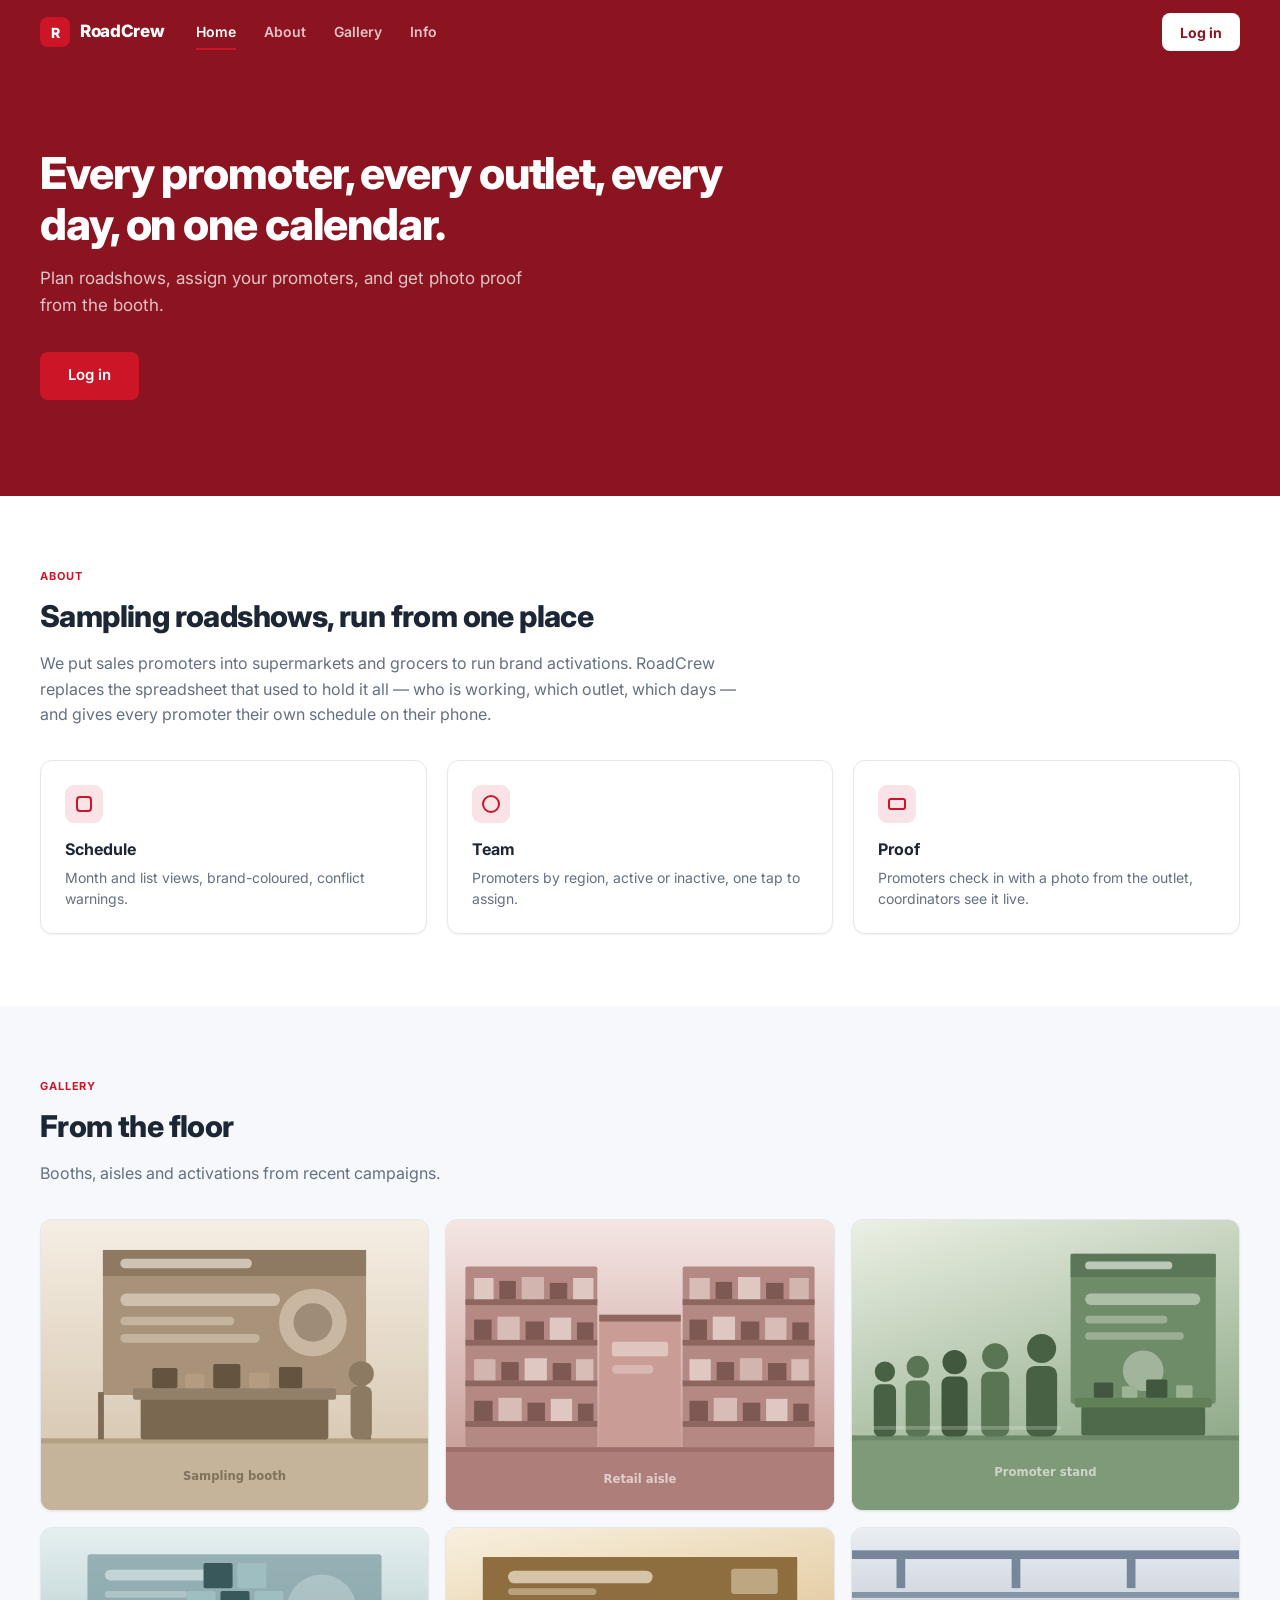
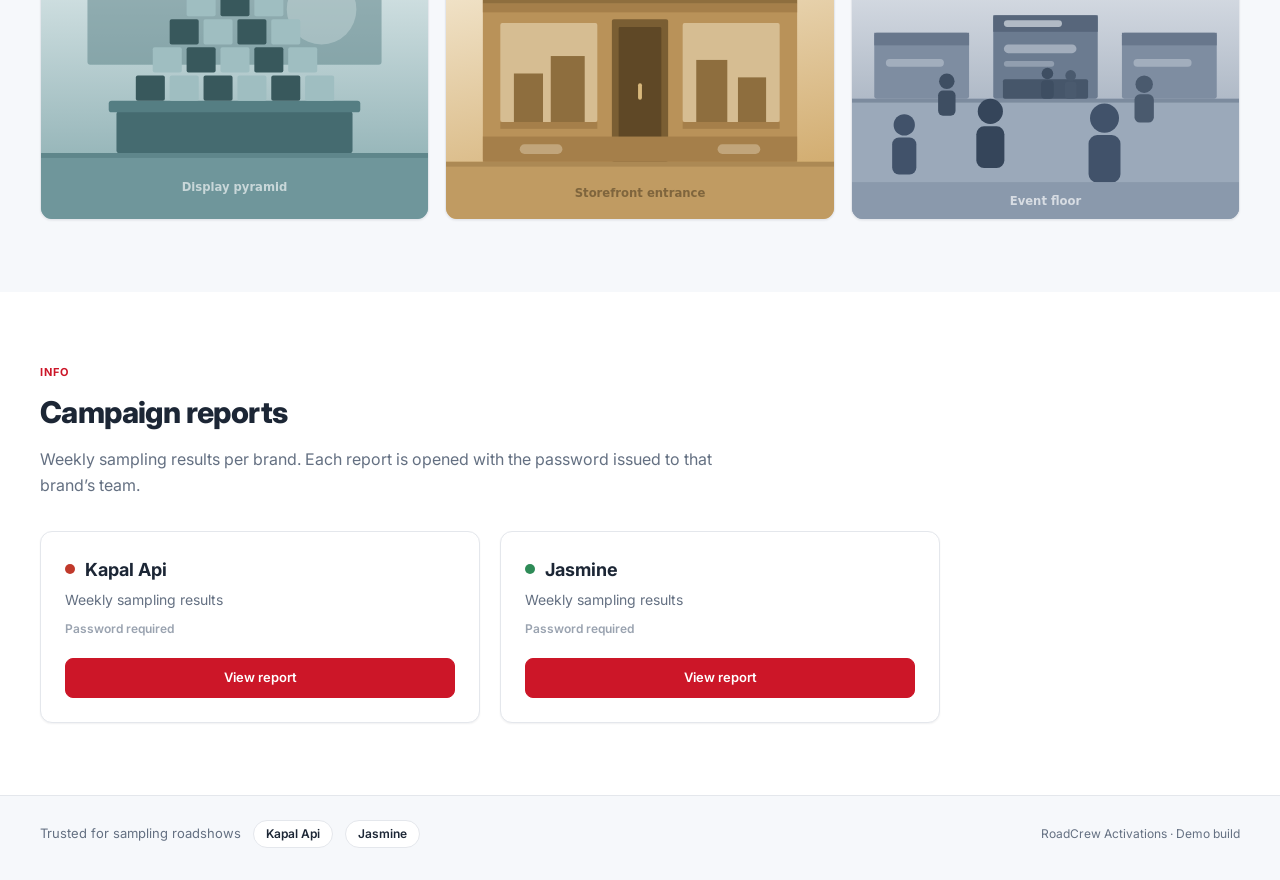
==== index.html @ 1eb901b7 "[Phase S1/Task 4] Rebuild the landing page as a public site === TECHNICAL CHANGES === • index.html: " ====
<!DOCTYPE html>
<html lang="en">
<head>
<meta charset="utf-8">
<meta name="viewport" content="width=device-width, initial-scale=1">
<title>RoadCrew - Roadshow Schedule Management</title>
<link rel="icon" href="img/logo.svg">
<link rel="preconnect" href="https://fonts.googleapis.com">
<link rel="preconnect" href="https://fonts.gstatic.com" crossorigin>
<link href="https://fonts.googleapis.com/css2?family=Inter:wght@400;600;700;800&display=swap" rel="stylesheet">
<link rel="stylesheet" href="css/base.css">
<link rel="stylesheet" href="css/landing.css">
</head>
<body class="landing">

  <!-- ============ NAVBAR ============ -->
  <header class="nav">
    <a class="nav-brand" href="#home">
      <span class="nav-mark">R</span>
      <span class="nav-word">RoadCrew</span>
    </a>
    <nav class="nav-links" id="nav-links">
      <a class="nav-link" href="#home">Home</a>
      <a class="nav-link" href="#about">About</a>
      <a class="nav-link" href="#gallery">Gallery</a>
      <a class="nav-link" href="#info">Info</a>
    </nav>
    <button class="nav-cta" type="button" data-open-login>Log in</button>
    <button class="nav-burger" type="button" id="nav-burger" aria-label="Menu" aria-expanded="false">
      <span></span><span></span><span></span>
    </button>
  </header>

  <!-- ============ HOME / HERO ============ -->
  <section class="hero" id="home">
    <div class="hero-copy">
      <h1 class="hero-title">Every promoter, every outlet, every day, on one calendar.</h1>
      <p class="hero-sub">Plan roadshows, assign your promoters, and get photo proof from the booth.</p>
      <button class="hero-cta" type="button" data-open-login>Log in</button>
    </div>
  </section>

  <!-- ============ ABOUT ============ -->
  <section class="section" id="about">
    <div class="section-head">
      <div class="section-eyebrow">About</div>
      <h2 class="section-title">Sampling roadshows, run from one place</h2>
      <p class="section-lead">
        We put sales promoters into supermarkets and grocers to run brand activations.
        RoadCrew replaces the spreadsheet that used to hold it all &mdash; who is working,
        which outlet, which days &mdash; and gives every promoter their own schedule on their phone.
      </p>
    </div>
    <div class="features">
      <div class="feature">
        <div class="feature-icon"><div class="feature-glyph feature-glyph-square"></div></div>
        <div class="feature-title">Schedule</div>
        <div class="feature-text">Month and list views, brand-coloured, conflict warnings.</div>
      </div>
      <div class="feature">
        <div class="feature-icon"><div class="feature-glyph feature-glyph-circle"></div></div>
        <div class="feature-title">Team</div>
        <div class="feature-text">Promoters by region, active or inactive, one tap to assign.</div>
      </div>
      <div class="feature">
        <div class="feature-icon"><div class="feature-glyph feature-glyph-card"></div></div>
        <div class="feature-title">Proof</div>
        <div class="feature-text">Promoters check in with a photo from the outlet, coordinators see it live.</div>
      </div>
    </div>
  </section>

  <!-- ============ GALLERY ============ -->
  <section class="section section-alt" id="gallery">
    <div class="section-head">
      <div class="section-eyebrow">Gallery</div>
      <h2 class="section-title">From the floor</h2>
      <p class="section-lead">Booths, aisles and activations from recent campaigns.</p>
    </div>
    <div class="gallery">
      <figure class="shot-tile"><img src="img/gallery-01.svg" alt="Sampling booth with backdrop banner"></figure>
      <figure class="shot-tile"><img src="img/gallery-02.svg" alt="Supermarket aisle with product shelving"></figure>
      <figure class="shot-tile"><img src="img/gallery-03.svg" alt="Promoter stand with a queue of shoppers"></figure>
      <figure class="shot-tile"><img src="img/gallery-04.svg" alt="Product display pyramid on a table"></figure>
      <figure class="shot-tile"><img src="img/gallery-05.svg" alt="Storefront entrance with signage"></figure>
      <figure class="shot-tile"><img src="img/gallery-06.svg" alt="Wide view of an event floor"></figure>
    </div>
  </section>

  <!-- ============ INFO / BRAND REPORTS ============ -->
  <section class="section" id="info">
    <div class="section-head">
      <div class="section-eyebrow">Info</div>
      <h2 class="section-title">Campaign reports</h2>
      <p class="section-lead">
        Weekly sampling results per brand. Each report is opened with the password
        issued to that brand&rsquo;s team.
      </p>
    </div>
    <div class="report-cards" id="report-cards"></div>
  </section>

  <!-- ============ FOOTER ============ -->
  <footer class="trust">
    <div class="trust-left">
      <span class="trust-label">Trusted for sampling roadshows</span>
      <span class="trust-chip">Kapal Api</span>
      <span class="trust-chip">Jasmine</span>
    </div>
    <div class="trust-meta">RoadCrew Activations &middot; Demo build</div>
  </footer>

  <!-- ============ LOGIN MODAL ============ -->
  <div class="modal" id="login-modal">
    <div class="modal-box">
      <div class="modal-head">
        <div class="modal-title">Welcome back</div>
        <button class="modal-close" type="button" data-close-login>&#10005;</button>
      </div>
      <div class="login-sub">Sign in to your RoadCrew account</div>

      <form id="login-form" novalidate>
        <label class="login-label" for="email">Email</label>
        <input class="login-input" id="email" name="email" type="email" autocomplete="username"
               placeholder="staff1@gmail.com" spellcheck="false">

        <label class="login-label" for="password">Password</label>
        <input class="login-input" id="password" name="password" type="password"
               autocomplete="current-password" placeholder="&bull;&bull;&bull;&bull;&bull;&bull;&bull;">

        <div class="login-error" id="login-error" role="alert"></div>

        <button class="login-submit" type="submit">Log in</button>
      </form>

      <div class="demo-box">
        <div class="demo-title">Demo accounts</div>
        <div class="demo-grid" id="demo-grid">
          <span class="demo-role">Admin</span><span class="demo-row" data-email="admin@gmail.com" data-pass="admin123">admin@gmail.com</span><span class="demo-pass">admin123</span>
          <span class="demo-role">Staff</span><span class="demo-row" data-email="staff1@gmail.com" data-pass="admin123">staff1@gmail.com</span><span class="demo-pass">admin123</span>
          <span class="demo-role">Staff</span><span class="demo-row" data-email="staff2@gmail.com" data-pass="admin123">staff2@gmail.com</span><span class="demo-pass">admin123</span>
        </div>
      </div>
    </div>
  </div>

  <!-- ============ REPORT PASSWORD GATE ============ -->
  <div class="modal" id="gate-modal">
    <div class="modal-box">
      <div class="modal-head">
        <div class="modal-title" id="gate-title">Campaign report</div>
        <button class="modal-close" type="button" data-close-gate>&#10005;</button>
      </div>
      <div class="modal-text" id="gate-sub">Enter the password issued to this brand&rsquo;s team.</div>

      <form id="gate-form" novalidate>
        <label class="login-label" for="gate-password">Report password</label>
        <input class="login-input" id="gate-password" type="password" autocomplete="off"
               placeholder="&bull;&bull;&bull;&bull;&bull;&bull;&bull;">
        <div class="login-error" id="gate-error" role="alert"></div>
        <div class="modal-foot">
          <button class="btn" type="button" data-close-gate>Cancel</button>
          <button class="btn btn-primary" type="submit">Unlock</button>
        </div>
      </form>
    </div>
  </div>

  <!-- ============ REPORT ============ -->
  <div class="modal" id="report-modal">
    <div class="modal-box modal-box-lg">
      <div class="modal-head">
        <div class="modal-title" id="report-title">Campaign report</div>
        <button class="modal-close" type="button" data-close-report>&#10005;</button>
      </div>
      <div class="report-body" id="report-body"></div>
    </div>
  </div>

<script src="js/data.js"></script>
<script src="js/util.js"></script>
<script src="js/auth.js"></script>
<script src="js/report.js"></script>
<script src="js/landing.js"></script>
</body>
</html>
---- css/base.css ----
/* RoadCrew - base.css
   Design tokens, reset, typography and shared components.

   Ported from the Claude Design canvas "RoadCrew Screens.dc.html" (10 artboards).
   The canvas had no :root block - every colour was an inline hex. All of them are
   hoisted here as tokens so the theme is one edit, not sixty.

   Theme: the canvas shipped navy 0C1F3F + blue 2563EB. This build is RED,
   sampled from the client reference image (primary #CC1628 was 19% of its pixels).
   ------------------------------------------------------------------------- */

:root {
  /* Brand - red (replaces canvas navy + blue) */
  --brand-900:      #8C1420;   /* was 0C1F3F  admin sidebar, landing hero, mobile app bar */
  --brand-800:      #A6182A;   /* was 16305C  sidebar hover, nav rail hover */
  --brand:          #CC1628;   /* was 2563EB  buttons, logo tile, avatar, active nav */
  --brand-600:      #A81120;   /* was 1D4ED8  primary hover / pressed */
  --brand-300:      #E88A94;   /* was 8FB2E8  mid borders, calendar bars */
  --brand-200:      #F5C9CE;   /* was C7D8F5  light borders, chips */
  --brand-050:      #FDECEE;   /* was EAF1FE  active-row tint, selected day */
  --brand-050-alt:  #F9E3E6;   /* was EFF4FE  hover tint */

  /* Neutrals - carried over from the canvas unchanged */
  --ink:            #1C2635;
  --ink-muted:      #647082;
  --ink-faint:      #9AA3B0;
  --line:           #E4E7EC;
  --line-strong:    #CBD2DC;
  --line-soft:      #EEF1F5;
  --surface:        #FFFFFF;
  --surface-alt:    #F6F8FB;
  --canvas:         #EDF0F5;
  --disc:           #C4CAD4;

  /* Semantics - carried over, except danger which is pushed deeper so it does
     not collide with the new red primary */
  --success:        #16A34A;
  --success-050:    #E8F7EE;
  --success-100:    #EAF4EE;
  --danger:         #B42318;   /* was DC2626 - deepened away from --brand */
  --danger-050:     #FEF3F2;
  --danger-200:     #F5C6C6;
  --warn:           #F5A524;
  --warn-050:       #FFF7E8;
  --warn-200:       #F2DDAE;
  --warn-ink:       #9A6A0B;
  --info:           #3B82F6;   /* the one blue that legitimately survives */
  --info-050:       #EEF5FD;

  /* Brand data colours - schedule chips only, never shell */
  --kapalapi:       #C0392B;
  --kapalapi-050:   #F9EBEA;
  --kapalapi-100:   #FBF3F2;
  --jasmine:        #2E8B57;
  --jasmine-050:    #EAF4EE;

  /* Shape */
  --r-pill:   999px;
  --r-card:   12px;
  --r-ctl:    8px;
  --r-tile:   7px;
  --r-xs:     4px;
  --r-phone:  24px;

  /* Elevation */
  --shadow:       0 1px 2px rgba(16, 24, 40, .06);
  --shadow-lift:  0 8px 32px rgba(140, 20, 32, .14);
  --shadow-modal: 0 12px 40px rgba(0, 0, 0, .25);

  /* Type */
  --font: 'Inter', system-ui, -apple-system, 'Segoe UI', Roboto, sans-serif;

  /* Metrics read off the canvas */
  --h-topbar:     64px;
  --h-header:     56px;
  --h-bottomnav:  64px;
  --w-sidebar:    240px;
  --w-rail:       64px;
  --w-drawer:     440px;
}

/* ---------------------------------------------------------------- reset -- */

*,
*::before,
*::after { box-sizing: border-box; }

html, body { height: 100%; }

body {
  margin: 0;
  background: var(--canvas);
  color: var(--ink);
  font-family: var(--font);
  font-size: 14px;
  line-height: 1.5;
  -webkit-font-smoothing: antialiased;
  -webkit-text-size-adjust: 100%;
}

img, svg { max-width: 100%; }
img { display: block; border: 0; }

/* Any author `display` rule outranks the browser's own [hidden] rule, so an
   element given a display value here would stay visible while carrying the
   hidden attribute. Restore the attribute's meaning globally. */
[hidden] { display: none !important; }

a {
  color: var(--brand);
  text-decoration: none;
}
a:hover { color: var(--brand-600); }

button, input, select, textarea {
  font: inherit;
  color: inherit;
  margin: 0;
}

button { cursor: pointer; }

table { border-collapse: collapse; width: 100%; }

h1, h2, h3, h4, p, figure { margin: 0; }
ul, ol { margin: 0; padding: 0; list-style: none; }

:focus-visible {
  outline: 2px solid var(--brand);
  outline-offset: 2px;
}

.visually-hidden {
  position: absolute;
  width: 1px; height: 1px;
  padding: 0; margin: -1px;
  overflow: hidden;
  clip: rect(0 0 0 0);
  white-space: nowrap;
  border: 0;
}

/* ----------------------------------------------------------- typography -- */

.page-title    { font-size: 18px; font-weight: 700; letter-spacing: -.01em; }
.section-title { font-size: 13px; font-weight: 700; }
.eyebrow {
  font-size: 10.5px;
  font-weight: 700;
  letter-spacing: .06em;
  text-transform: uppercase;
  color: var(--ink-faint);
}
.muted   { color: var(--ink-muted); }
.faint   { color: var(--ink-faint); }
.caption { font-size: 11px; color: var(--ink-muted); }
.kpi-num { font-size: 26px; font-weight: 800; letter-spacing: -.02em; line-height: 1.1; }

.truncate {
  overflow: hidden;
  text-overflow: ellipsis;
  white-space: nowrap;
}

/* --------------------------------------------------------------- button -- */

.btn {
  display: inline-flex;
  align-items: center;
  justify-content: center;
  gap: 6px;
  height: 40px;
  padding: 0 14px;
  border: 1px solid var(--line);
  border-radius: var(--r-ctl);
  background: var(--surface);
  color: var(--ink);
  font-size: 13px;
  font-weight: 600;
  white-space: nowrap;
  transition: background .15s ease, border-color .15s ease, color .15s ease;
}
.btn:hover { background: var(--surface-alt); border-color: var(--line-strong); }

.btn-primary {
  background: var(--brand);
  border-color: var(--brand);
  color: #fff;
}
.btn-primary:hover { background: var(--brand-600); border-color: var(--brand-600); }

.btn-danger {
  background: var(--surface);
  border-color: var(--danger-200);
  color: var(--danger);
}
.btn-danger:hover { background: var(--danger-050); border-color: var(--danger); }

.btn-ghost {
  background: transparent;
  border-color: transparent;
  color: var(--ink-muted);
}
.btn-ghost:hover { background: var(--surface-alt); color: var(--ink); }

.btn-sm { height: 32px; padding: 0 12px; font-size: 12px; }
.btn-block { width: 100%; }
.btn-tall { height: 48px; font-size: 14px; }

.btn:disabled,
.btn[aria-disabled='true'] {
  opacity: .5;
  cursor: not-allowed;
  pointer-events: none;
}

/* ---------------------------------------------------------------- badge -- */

.badge {
  display: inline-flex;
  align-items: center;
  gap: 5px;
  padding: 3px 9px;
  border-radius: var(--r-pill);
  font-size: 10px;
  font-weight: 600;
  white-space: nowrap;
}
.badge-planned   { background: var(--line-soft);    color: var(--ink-muted); }
.badge-ongoing   { background: var(--info-050);     color: var(--info); }
.badge-completed { background: var(--success-050);  color: var(--success); }
.badge-cancelled { background: var(--danger-050);   color: var(--danger); }
.badge-warn      { background: var(--warn-050);     color: var(--warn-ink); }

/* Brand chip - tint fill on a white card, deliberately a different fill weight
   from the solid shell red so the two never read as the same element. */
.badge-brand {
  background: var(--brand-tint, var(--line-soft));
  color: var(--brand-ink, var(--ink-muted));
}

.dot {
  width: 7px;
  height: 7px;
  border-radius: 50%;
  flex: none;
}

/* ----------------------------------------------------------------- card -- */

.card {
  background: var(--surface);
  border: 1px solid var(--line);
  border-radius: var(--r-card);
  padding: 16px;
  box-shadow: var(--shadow);
}
.card-tight { padding: 14px; }
.card-flush { padding: 0; overflow: hidden; }

.card-head {
  display: flex;
  align-items: center;
  justify-content: space-between;
  gap: 10px;
  margin-bottom: 12px;
}

/* ---------------------------------------------------------------- table -- */

.table th {
  padding: 10px 12px;
  text-align: left;
  font-size: 10.5px;
  font-weight: 700;
  letter-spacing: .06em;
  text-transform: uppercase;
  color: var(--ink-faint);
  border-bottom: 1px solid var(--line);
  white-space: nowrap;
}
.table td {
  padding: 12px;
  font-size: 13px;
  border-bottom: 1px solid var(--line-soft);
  vertical-align: middle;
}
.table tbody tr:hover { background: var(--surface-alt); }
.table tbody tr:last-child td { border-bottom: 0; }
.table .row-cancelled { opacity: .55; }

.table-wrap { overflow-x: auto; }

/* ----------------------------------------------------------------- form -- */

.field { display: block; margin-bottom: 14px; }
.field-label {
  display: block;
  margin-bottom: 6px;
  font-size: 11px;
  font-weight: 600;
  color: var(--ink-muted);
}
.field-label .req { color: var(--danger); }

.input,
.select,
.textarea {
  width: 100%;
  height: 40px;
  padding: 0 12px;
  border: 1px solid var(--line);
  border-radius: var(--r-ctl);
  background: var(--surface);
  font-size: 13px;
  transition: border-color .15s ease, box-shadow .15s ease;
}
.textarea { height: auto; min-height: 76px; padding: 10px 12px; resize: vertical; }

.input::placeholder,
.textarea::placeholder { color: var(--ink-faint); }

.input:focus,
.select:focus,
.textarea:focus {
  outline: none;
  border-color: var(--brand);
  box-shadow: 0 0 0 3px var(--brand-050);
}

.field-error {
  margin-top: 6px;
  font-size: 11px;
  font-weight: 600;
  color: var(--danger);
}

.field-row { display: flex; gap: 10px; }
.field-row > .field { flex: 1; }

/* Filter chip / segmented control - canvas: 32px tall, 999px, white, #647082 */
.chip {
  display: inline-flex;
  align-items: center;
  gap: 6px;
  height: 32px;
  padding: 0 12px;
  border: 1px solid var(--line);
  border-radius: var(--r-pill);
  background: var(--surface);
  font-size: 12px;
  font-weight: 600;
  color: var(--ink-muted);
  white-space: nowrap;
  flex: none;
}
.chip:hover { background: var(--brand-050-alt); }
.chip.is-active {
  background: var(--brand);
  border-color: var(--brand);
  color: #fff;
}

.chip-row {
  display: flex;
  gap: 8px;
  overflow-x: auto;
  padding-bottom: 2px;
  scrollbar-width: none;
}
.chip-row::-webkit-scrollbar { display: none; }

.seg {
  display: inline-flex;
  padding: 3px;
  border: 1px solid var(--line);
  border-radius: var(--r-pill);
  background: var(--surface-alt);
}
.seg-item {
  height: 26px;
  padding: 0 14px;
  border: 0;
  border-radius: var(--r-pill);
  background: transparent;
  font-size: 12px;
  font-weight: 600;
  color: var(--ink-muted);
}
.seg-item.is-active { background: var(--surface); color: var(--brand); box-shadow: var(--shadow); }

/* --------------------------------------------------------------- drawer -- */

.scrim {
  position: fixed;
  inset: 0;
  background: rgba(140, 20, 32, .4);
  opacity: 0;
  pointer-events: none;
  transition: opacity .2s ease;
  z-index: 40;
}
.scrim.is-open { opacity: 1; pointer-events: auto; }

.drawer {
  position: fixed;
  top: 0; right: 0; bottom: 0;
  width: var(--w-drawer);
  max-width: 100%;
  display: flex;
  flex-direction: column;
  background: var(--surface);
  box-shadow: var(--shadow-lift);
  transform: translateX(100%);
  transition: transform .22s ease;
  z-index: 50;
}
.drawer.is-open { transform: translateX(0); }

.drawer-head {
  display: flex;
  align-items: center;
  justify-content: space-between;
  gap: 10px;
  height: var(--h-header);
  padding: 0 16px;
  border-bottom: 1px solid var(--line);
  flex: none;
}
.drawer-title { font-size: 15px; font-weight: 700; }
.drawer-body { flex: 1; overflow-y: auto; padding: 16px; }
.drawer-foot {
  display: flex;
  gap: 10px;
  padding: 12px 16px;
  border-top: 1px solid var(--line);
  background: var(--surface);
  flex: none;
}
.drawer-foot .btn { flex: 1; }

/* ---------------------------------------------------------------- alert -- */

.alert {
  display: flex;
  gap: 10px;
  padding: 12px;
  border: 1px solid transparent;
  border-radius: var(--r-ctl);
  font-size: 12px;
  line-height: 1.45;
}
.alert-title { font-weight: 700; margin-bottom: 2px; }
.alert-danger { background: var(--danger-050); border-color: var(--danger-200); color: var(--danger); }
.alert-warn   { background: var(--warn-050);   border-color: var(--warn-200);   color: var(--warn-ink); }
.alert-info   { background: var(--info-050);   border-color: var(--brand-200);  color: var(--ink-muted); }

/* ---------------------------------------------------------------- toast -- */

#rc-toast-host {
  position: fixed;
  left: 50%;
  bottom: 24px;
  transform: translateX(-50%);
  display: flex;
  flex-direction: column;
  gap: 8px;
  z-index: 90;
  pointer-events: none;
}
.rc-toast {
  padding: 10px 16px;
  border-radius: var(--r-ctl);
  background: var(--ink);
  color: #fff;
  font-size: 13px;
  font-weight: 600;
  box-shadow: var(--shadow-lift);
  animation: rc-toast-in .18s ease;
}
.rc-toast-success { background: var(--success); }
.rc-toast-danger  { background: var(--danger); }
.rc-toast-info    { background: var(--ink); }

@keyframes rc-toast-in {
  from { opacity: 0; transform: translateY(8px); }
  to   { opacity: 1; transform: translateY(0); }
}

/* ---------------------------------------------------------------- modal -- */

.modal {
  position: fixed;
  inset: 0;
  display: none;
  align-items: center;
  justify-content: center;
  padding: 20px;
  background: rgba(28, 38, 53, .45);
  z-index: 60;
}
.modal.is-open { display: flex; }
.modal-box {
  width: 380px;
  max-width: 100%;
  padding: 20px;
  border-radius: var(--r-card);
  background: var(--surface);
  box-shadow: var(--shadow-modal);
}
.modal-title { font-size: 15px; font-weight: 700; margin-bottom: 6px; }
.modal-text  { font-size: 13px; color: var(--ink-muted); margin-bottom: 16px; }
.modal-foot  { display: flex; gap: 10px; }
.modal-foot .btn { flex: 1; }

/* ---------------------------------------------------------- empty state -- */

.empty {
  padding: 32px 16px;
  text-align: center;
  color: var(--ink-muted);
}
.empty-icon { margin: 0 auto 10px; opacity: .5; }
.empty-text { font-size: 13px; margin-bottom: 14px; }

/* -------------------------------------------------------------- avatars -- */

.avatar {
  width: 30px;
  height: 30px;
  border-radius: 50%;
  flex: none;
  object-fit: cover;
}
.avatar-sm { width: 24px; height: 24px; }
.avatar-lg { width: 40px; height: 40px; }

.logo-tile {
  width: 26px;
  height: 26px;
  border-radius: var(--r-tile);
  background: var(--brand);
  color: #fff;
  display: grid;
  place-items: center;
  font-size: 12px;
  font-weight: 800;
  flex: none;
}

/* ------------------------------------------------- calendar (shared) ----- */
/* Class names emitted by js/calendar.js. Colours arrive per-event as an
   inline background; everything structural lives here. */

.rc-cal { width: 100%; }

.rc-cal-head {
  display: grid;
  grid-template-columns: repeat(7, 1fr);
  gap: 4px;
  margin-bottom: 6px;
}
.rc-cal-head-cell {
  text-align: center;
  font-size: 10px;
  font-weight: 700;
  letter-spacing: .04em;
  text-transform: uppercase;
  color: var(--ink-faint);
}

.rc-cal-grid {
  display: grid;
  grid-template-columns: repeat(7, 1fr);
  gap: 4px;
}
/* Admin mode nests week rows inside .rc-cal-grid; each row spans all 7 columns
   and re-establishes its own 7-column track so bars can be placed by
   grid-column (calendar.js emits "grid-column:N / span M" inline). */
.rc-cal-week {
  grid-column: 1 / -1;
  display: grid;
  grid-template-columns: repeat(7, 1fr);
  gap: 4px;
  position: relative;
}

.rc-cal-cell {
  position: relative;
  min-height: 40px;
  padding: 4px 0 6px;
  border-radius: var(--r-ctl);
  text-align: center;
  cursor: pointer;
  transition: background .12s ease;
}
.rc-cal-cell:hover { background: var(--brand-050-alt); }
.rc-cal-cell-blank { cursor: default; pointer-events: none; }
.rc-cal-cell-today .rc-cal-daynum {
  background: var(--brand);
  color: #fff;
  border-radius: 50%;
}
.rc-cal-cell-selected { background: var(--brand-050); }

.rc-cal-daynum {
  display: inline-grid;
  place-items: center;
  width: 24px;
  height: 24px;
  font-size: 12.5px;
  font-weight: 600;
  line-height: 1;
}

.rc-cal-dots {
  display: flex;
  gap: 3px;
  justify-content: center;
  margin-top: 3px;
  min-height: 6px;
}
.rc-cal-dot {
  width: 5px;
  height: 5px;
  border-radius: 50%;
}

/* Bars layer sits after the 7 cells inside a week row, spans the full row and
   mirrors the 7-column track. Grid auto-flow stacks overlapping events onto
   separate lanes on its own. */
.rc-cal-bars {
  grid-column: 1 / -1;
  display: grid;
  grid-template-columns: repeat(7, 1fr);
  gap: 2px 4px;
  margin-top: 2px;
}
.rc-cal-bars:empty { display: none; }
.rc-cal-bar {
  height: 16px;
  display: flex;
  align-items: center;
  padding: 0 5px;
  font-size: 9.5px;
  font-weight: 600;
  color: #fff;
  overflow: hidden;
}
.rc-cal-bar-start { border-top-left-radius: var(--r-xs); border-bottom-left-radius: var(--r-xs); }
.rc-cal-bar-end   { border-top-right-radius: var(--r-xs); border-bottom-right-radius: var(--r-xs); }
.rc-cal-bar-label {
  overflow: hidden;
  text-overflow: ellipsis;
  white-space: nowrap;
}

/* -------------------------------------------------------------- helpers -- */

.stack   { display: flex; flex-direction: column; }
.row     { display: flex; align-items: center; }
.row-gap { gap: 10px; }
.spacer  { flex: 1; }
.hr      { height: 1px; background: var(--line); border: 0; margin: 12px 0; }
.nowrap  { white-space: nowrap; }
---- css/landing.css ----
/* RoadCrew - landing.css
   Public landing page: navbar, hero, about, gallery, campaign reports, footer,
   and the three modals (login, report password gate, report).

   The hero headline and subline are carried verbatim from canvas artboard 01.
   Everything around them is new - the artboard was a login screen, not a site.
   -------------------------------------------------------------------------- */

.landing { background: var(--surface); }

/* --------------------------------------------------------------- navbar -- */

.nav {
  position: sticky;
  top: 0;
  z-index: 40;
  height: 64px;
  display: flex;
  align-items: center;
  gap: 32px;
  padding: 0 40px;
  background: var(--brand-900);
}

.nav-brand {
  display: flex;
  align-items: center;
  gap: 10px;
  flex: none;
  color: #fff;
}
.nav-brand:hover { color: #fff; }
.nav-mark {
  width: 30px;
  height: 30px;
  border-radius: 8px;
  background: var(--brand);
  display: grid;
  place-items: center;
  font-size: 14px;
  font-weight: 800;
  color: #fff;
  flex: none;
}
.nav-word { font-size: 17px; font-weight: 800; letter-spacing: -.02em; }

.nav-links {
  display: flex;
  align-items: center;
  gap: 28px;
  flex: 1;
}
.nav-link {
  font-size: 14px;
  font-weight: 600;
  color: rgba(255, 255, 255, .75);
  padding: 6px 0;
  border-bottom: 2px solid transparent;
  transition: color .15s ease, border-color .15s ease;
}
.nav-link:hover,
.nav-link.is-active {
  color: #fff;
  border-bottom-color: var(--brand);
}

/* White fill, not brand fill - a #CC1628 button on the #8C1420 bar is two reds
   too close together at this size. The hero CTA is large enough to carry it. */
.nav-cta {
  flex: none;
  height: 38px;
  padding: 0 18px;
  border: 0;
  border-radius: var(--r-ctl);
  background: #fff;
  color: var(--brand-900);
  font-size: 14px;
  font-weight: 700;
  transition: background .15s ease;
}
.nav-cta:hover { background: var(--brand-050); }

.nav-burger {
  display: none;
  flex: none;
  width: 38px;
  height: 38px;
  border: 0;
  background: transparent;
  padding: 0 8px;
}
.nav-burger span {
  display: block;
  height: 2px;
  background: #fff;
  border-radius: 2px;
  margin: 4px 0;
}

/* ----------------------------------------------------------------- hero -- */

.hero {
  background: var(--brand-900);
  color: #fff;
  padding: 84px 40px 96px;
  scroll-margin-top: 64px;
}
.hero-copy { max-width: 760px; }

.hero-title {
  margin: 0 0 16px;
  font-size: 44px;
  line-height: 1.15;
  font-weight: 800;
  letter-spacing: -.025em;
}
.hero-sub {
  margin: 0 0 32px;
  font-size: 17px;
  line-height: 1.6;
  color: rgba(255, 255, 255, .75);
  max-width: 520px;
}
.hero-cta {
  height: 48px;
  padding: 0 28px;
  border: 0;
  background: var(--brand);
  color: #fff;
  border-radius: var(--r-ctl);
  font-weight: 600;
  font-size: 15px;
  transition: background .15s ease;
}
.hero-cta:hover { background: var(--brand-600); }

/* -------------------------------------------------------------- section -- */

.section {
  padding: 72px 40px;
  scroll-margin-top: 64px;
}
.section-alt { background: var(--surface-alt); }

.section-head { max-width: 720px; margin-bottom: 32px; }
.section-eyebrow {
  font-size: 11px;
  font-weight: 700;
  letter-spacing: .08em;
  text-transform: uppercase;
  color: var(--brand);
  margin-bottom: 10px;
}
.section-title {
  margin: 0 0 12px;
  font-size: 30px;
  font-weight: 800;
  letter-spacing: -.02em;
}
.section-lead {
  margin: 0;
  font-size: 16px;
  line-height: 1.6;
  color: var(--ink-muted);
}

/* ------------------------------------------------------------- features -- */

.features {
  display: grid;
  grid-template-columns: repeat(3, 1fr);
  gap: 20px;
}
.feature {
  background: var(--surface);
  border: 1px solid var(--line);
  border-radius: var(--r-card);
  padding: 24px;
  box-shadow: var(--shadow);
}
.feature-icon {
  width: 38px;
  height: 38px;
  border-radius: 9px;
  background: var(--brand-050-alt);
  display: grid;
  place-items: center;
  margin-bottom: 14px;
}
.feature-glyph { border: 2.5px solid var(--brand); }
.feature-glyph-square { width: 16px; height: 16px; border-radius: var(--r-xs); }
.feature-glyph-circle { width: 18px; height: 18px; border-radius: 50%; }
.feature-glyph-card   { width: 18px; height: 12px; border-radius: 3px; }

.feature-title { font-size: 16px; font-weight: 700; margin-bottom: 6px; }
.feature-text  { font-size: 14px; line-height: 1.5; color: var(--ink-muted); }

/* -------------------------------------------------------------- gallery -- */

.gallery {
  display: grid;
  grid-template-columns: repeat(3, 1fr);
  gap: 16px;
}
.shot-tile {
  margin: 0;
  border-radius: var(--r-card);
  overflow: hidden;
  border: 1px solid var(--line);
  background: var(--line-soft);
  box-shadow: var(--shadow);
}
.shot-tile img {
  width: 100%;
  aspect-ratio: 4 / 3;
  object-fit: cover;
  display: block;
}

/* -------------------------------------------------------- report cards -- */

.report-cards {
  display: grid;
  grid-template-columns: repeat(auto-fit, minmax(280px, 1fr));
  gap: 20px;
  max-width: 900px;
}
.report-card {
  background: var(--surface);
  border: 1px solid var(--line);
  border-radius: var(--r-card);
  padding: 24px;
  box-shadow: var(--shadow);
  display: flex;
  flex-direction: column;
  gap: 6px;
}
.report-card-top {
  display: flex;
  align-items: center;
  gap: 10px;
}
.report-dot {
  width: 10px;
  height: 10px;
  border-radius: 50%;
  flex: none;
}
.report-card-name { font-size: 18px; font-weight: 700; }
.report-card-sub  { font-size: 14px; color: var(--ink-muted); }
.report-lock {
  display: inline-flex;
  align-items: center;
  gap: 6px;
  margin-top: 4px;
  font-size: 12px;
  font-weight: 600;
  color: var(--ink-faint);
}
.report-card .btn { margin-top: 14px; }

/* --------------------------------------------------------------- footer -- */

.trust {
  padding: 24px 40px 32px;
  background: var(--surface-alt);
  display: flex;
  align-items: center;
  justify-content: space-between;
  gap: 16px;
  border-top: 1px solid var(--line);
}
.trust-left { display: flex; align-items: center; gap: 12px; flex-wrap: wrap; }
.trust-label { font-size: 13px; color: var(--ink-muted); }
.trust-chip {
  font-size: 12px;
  font-weight: 600;
  padding: 4px 12px;
  border-radius: var(--r-pill);
  border: 1px solid var(--line);
  background: var(--surface);
}
.trust-meta { font-size: 12px; color: var(--ink-muted); }

/* --------------------------------------------------------------- modals -- */

.modal-head {
  display: flex;
  align-items: center;
  justify-content: space-between;
  gap: 12px;
  margin-bottom: 4px;
}
.modal-close {
  width: 30px;
  height: 30px;
  border: 0;
  border-radius: var(--r-ctl);
  background: transparent;
  display: grid;
  place-items: center;
  color: var(--ink-muted);
  font-size: 15px;
  flex: none;
}
.modal-close:hover { background: var(--surface-alt); }

.modal-box-lg {
  width: 720px;
  max-width: 100%;
  max-height: 88vh;
  display: flex;
  flex-direction: column;
}
.report-body {
  overflow-y: auto;
  margin-top: 12px;
  padding-right: 4px;
}

/* Login modal internals - carried from the old inline login card */
.login-sub { font-size: 14px; color: var(--ink-muted); margin-bottom: 20px; }
.login-label {
  display: block;
  font-size: 12px;
  font-weight: 600;
  color: var(--ink-muted);
  margin-bottom: 6px;
}
.login-input {
  width: 100%;
  height: 40px;
  border: 1px solid var(--line);
  border-radius: var(--r-ctl);
  padding: 0 12px;
  font-size: 14px;
  color: var(--ink);
  margin-bottom: 16px;
  background: var(--surface);
  transition: border-color .15s ease, box-shadow .15s ease;
}
.login-input:focus {
  outline: none;
  border-color: var(--brand);
  box-shadow: 0 0 0 3px var(--brand-050);
}
.login-input.is-invalid { border-color: var(--danger); }

.login-submit {
  width: 100%;
  height: 44px;
  border: 0;
  background: var(--brand);
  border-radius: var(--r-ctl);
  display: grid;
  place-items: center;
  color: #fff;
  font-weight: 600;
  font-size: 15px;
  transition: background .15s ease;
}
.login-submit:hover { background: var(--brand-600); }

.login-error {
  margin: -10px 0 14px;
  font-size: 12px;
  font-weight: 600;
  color: var(--danger);
  min-height: 16px;
}

.demo-box {
  margin-top: 20px;
  background: var(--surface-alt);
  border: 1px solid var(--line);
  border-radius: var(--r-ctl);
  padding: 14px 16px;
}
.demo-title {
  font-size: 11px;
  font-weight: 700;
  text-transform: uppercase;
  letter-spacing: .06em;
  color: var(--ink-muted);
  margin-bottom: 8px;
}
.demo-grid {
  display: grid;
  grid-template-columns: 56px 1fr auto;
  gap: 4px 12px;
  font-size: 12.5px;
  color: var(--ink);
  font-family: ui-monospace, SFMono-Regular, Menlo, Consolas, monospace;
}
.demo-role { color: var(--ink-muted); }
.demo-row { cursor: pointer; }
.demo-row:hover { color: var(--brand); }

/* --------------------------------------------------------------- report -- */

.rep-hero { margin-bottom: 22px; }
.rep-hero-num {
  font-size: 40px;
  font-weight: 800;
  letter-spacing: -.02em;
  line-height: 1;
}
.rep-hero-label { font-size: 13px; color: var(--ink-muted); margin-top: 6px; }

.rep-block { margin-bottom: 26px; }
.rep-block:last-child { margin-bottom: 0; }
.rep-title {
  font-size: 13px;
  font-weight: 700;
  letter-spacing: .05em;
  text-transform: uppercase;
  color: var(--ink-muted);
  margin-bottom: 14px;
}

/* Chart marks. Colour arrives inline per brand; everything structural is here.
   Text always wears ink tokens, never the series colour. */
.chart { width: 100%; display: block; overflow: visible; }
.chart-grid { stroke: var(--line); stroke-width: 1; }
.chart-axis { fill: var(--ink-faint); font-size: 10.5px; font-weight: 600; }
.chart-value { fill: var(--ink); font-size: 11px; font-weight: 700; }
.chart-name { fill: var(--ink); font-size: 12px; font-weight: 600; }
.chart-bar { transition: opacity .12s ease; }
.chart-hit { fill: transparent; cursor: default; }
.chart-col:hover .chart-bar { opacity: .82; }

.chart-tip {
  position: fixed;
  z-index: 80;
  padding: 6px 10px;
  border-radius: var(--r-ctl);
  background: var(--ink);
  color: #fff;
  font-size: 12px;
  font-weight: 600;
  pointer-events: none;
  white-space: nowrap;
  box-shadow: var(--shadow-lift);
}

.rep-table { width: 100%; border-collapse: collapse; font-size: 13px; }
.rep-table th {
  text-align: left;
  padding: 8px 10px;
  font-size: 10.5px;
  font-weight: 700;
  letter-spacing: .05em;
  text-transform: uppercase;
  color: var(--ink-faint);
  border-bottom: 1px solid var(--line);
  white-space: nowrap;
}
.rep-table td {
  padding: 10px;
  border-bottom: 1px solid var(--line-soft);
}
.rep-table tbody tr:last-child td { border-bottom: 0; }
.rep-num { text-align: right; font-variant-numeric: tabular-nums; }

.rep-note {
  margin-top: 18px;
  font-size: 11.5px;
  line-height: 1.5;
  color: var(--ink-faint);
}

/* ----------------------------------------------------------- responsive -- */

@media (max-width: 900px) {
  .nav { padding: 0 20px; gap: 16px; }
  .nav-links {
    position: absolute;
    top: 64px;
    left: 0;
    right: 0;
    flex-direction: column;
    align-items: stretch;
    gap: 0;
    background: var(--brand-900);
    border-top: 1px solid rgba(255, 255, 255, .12);
    padding: 8px 20px 16px;
    display: none;
  }
  .nav-links.is-open { display: flex; }
  .nav-link { padding: 12px 0; border-bottom: 1px solid rgba(255, 255, 255, .08); }
  .nav-link:hover, .nav-link.is-active { border-bottom-color: rgba(255, 255, 255, .3); }
  .nav-burger { display: block; order: 3; }
  .nav-cta { order: 2; margin-left: auto; }

  .hero { padding: 56px 20px 64px; }
  .hero-title { font-size: 32px; }
  .hero-sub { font-size: 15px; margin-bottom: 24px; }

  .section { padding: 48px 20px; }
  .section-title { font-size: 24px; }
  .features { grid-template-columns: 1fr; gap: 16px; }
  .gallery { grid-template-columns: repeat(2, 1fr); gap: 12px; }

  .trust {
    flex-direction: column;
    align-items: flex-start;
    gap: 12px;
    padding: 20px;
  }
  .modal-box-lg { width: 100%; }
}

@media (max-width: 480px) {
  .hero { padding: 40px 20px 48px; }
  .hero-title { font-size: 27px; }
  .gallery { grid-template-columns: 1fr; }
  .section { padding: 40px 20px; }
  .demo-grid { grid-template-columns: 48px 1fr; }
  .demo-grid .demo-pass { grid-column: 2; color: var(--ink-muted); }
  .rep-table th:nth-child(3),
  .rep-table td:nth-child(3) { display: none; }
}
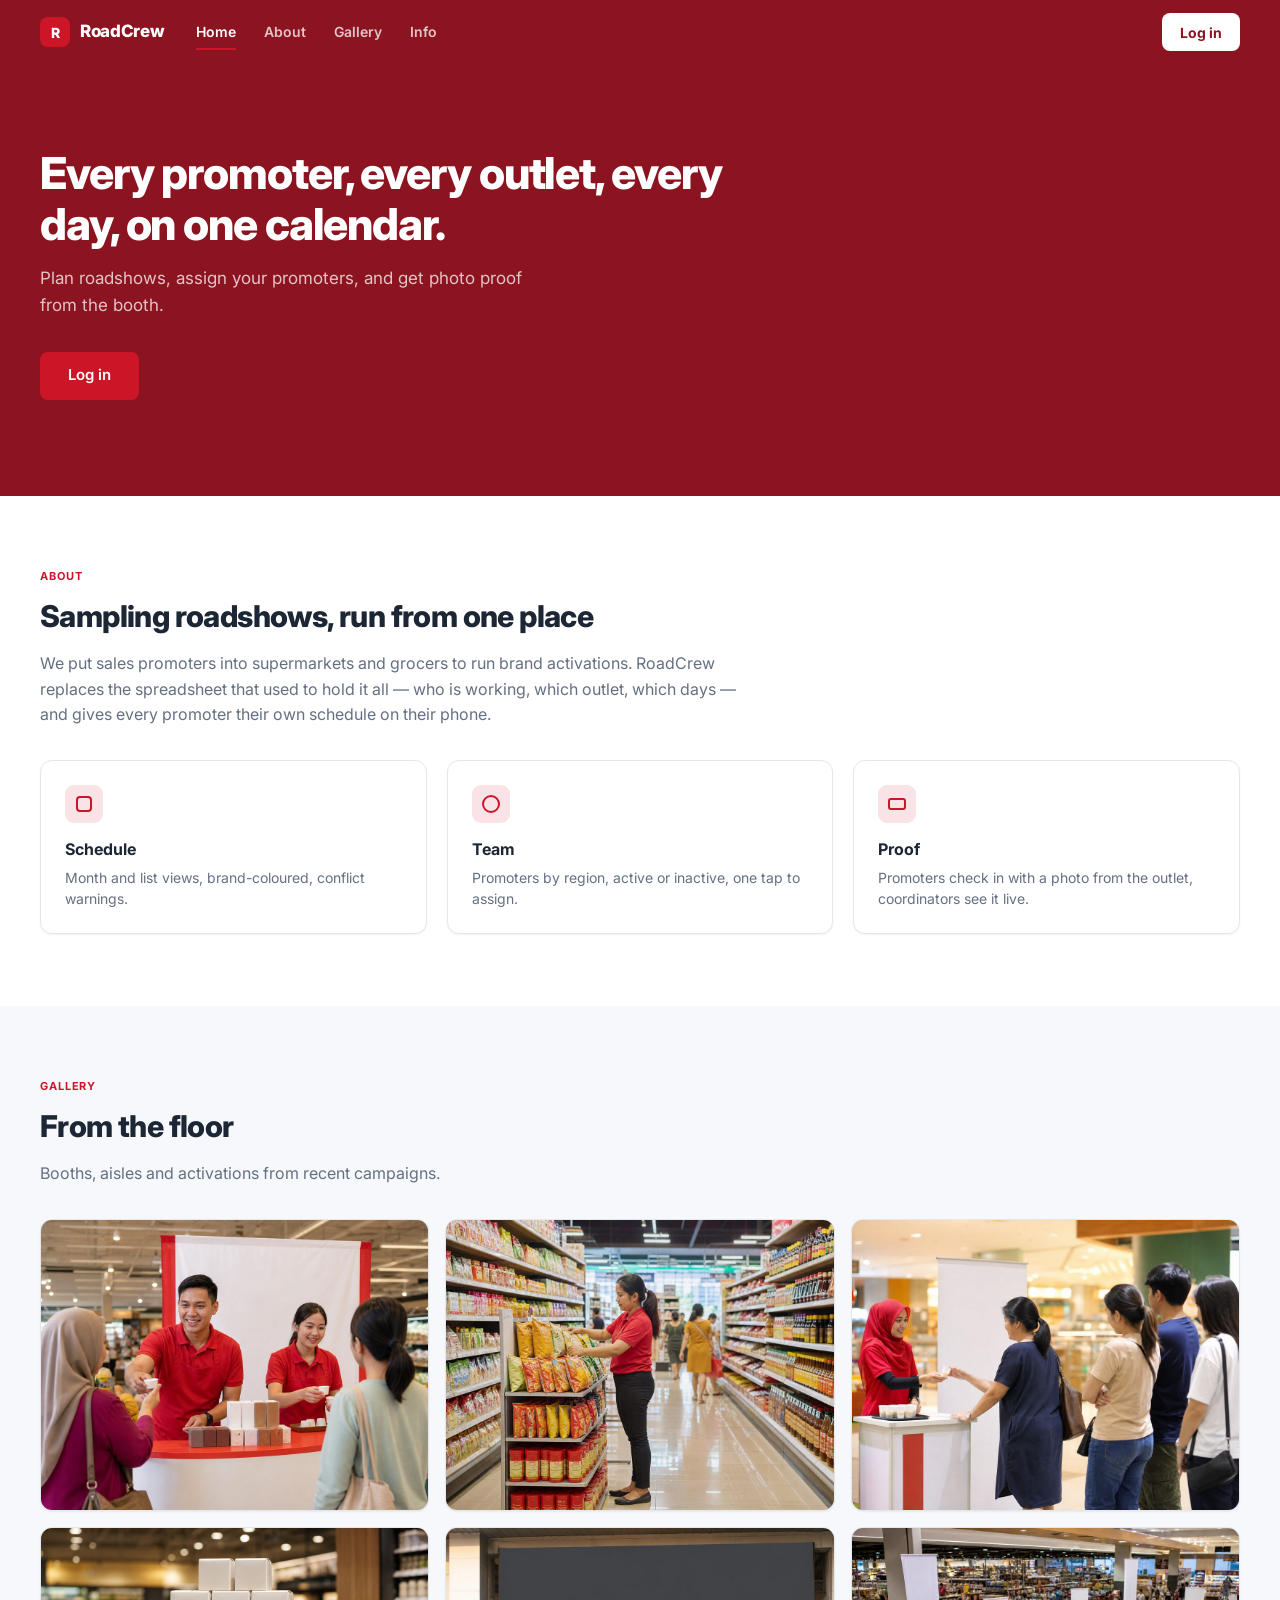
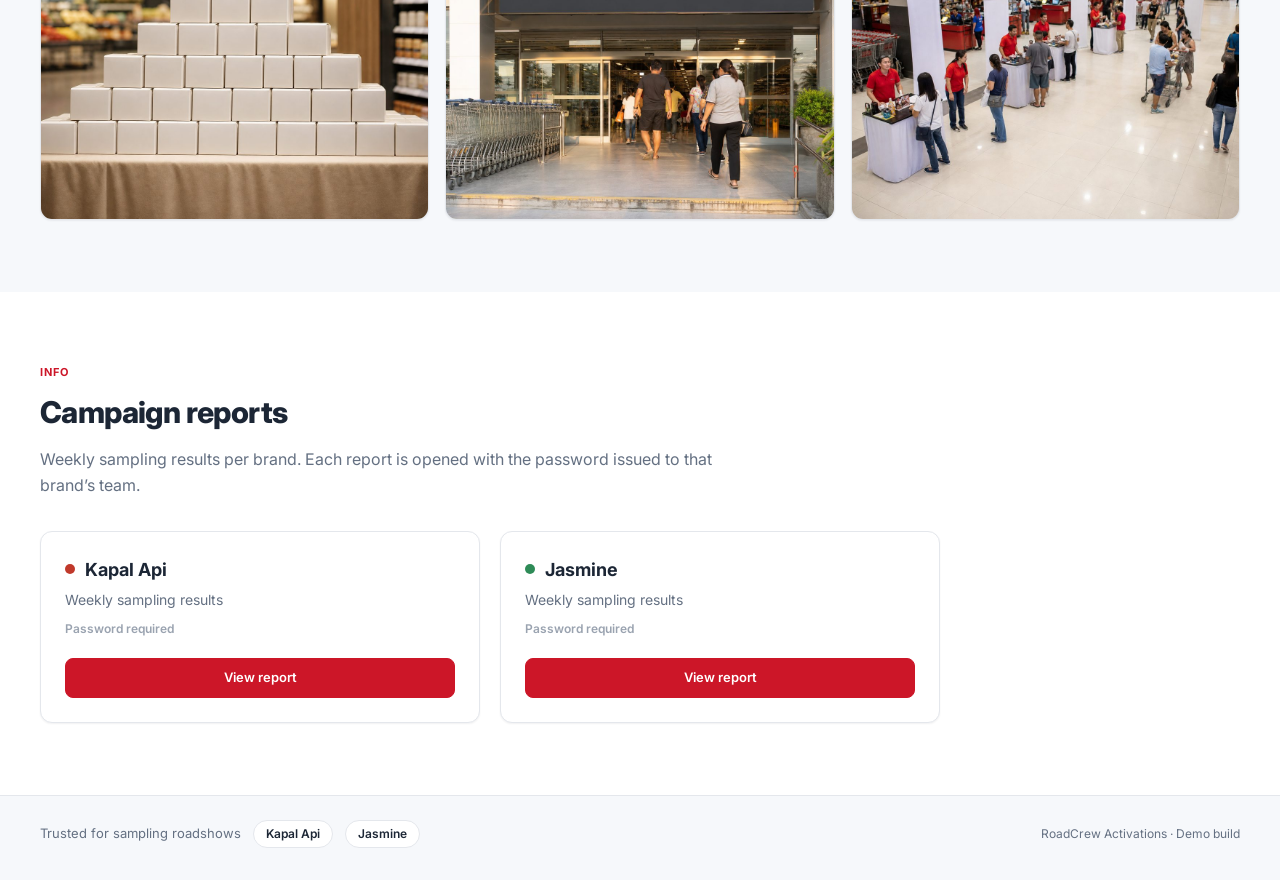
==== commit 09e8c597: "[Phase S1/Task 3] Replace gallery placeholders with generated activation photographs === TECHNICAL C" ====
--- a/index.html
+++ b/index.html
@@ -78,12 +78,12 @@
       <p class="section-lead">Booths, aisles and activations from recent campaigns.</p>
     </div>
     <div class="gallery">
-      <figure class="shot-tile"><img src="img/gallery-01.svg" alt="Sampling booth with backdrop banner"></figure>
-      <figure class="shot-tile"><img src="img/gallery-02.svg" alt="Supermarket aisle with product shelving"></figure>
-      <figure class="shot-tile"><img src="img/gallery-03.svg" alt="Promoter stand with a queue of shoppers"></figure>
-      <figure class="shot-tile"><img src="img/gallery-04.svg" alt="Product display pyramid on a table"></figure>
-      <figure class="shot-tile"><img src="img/gallery-05.svg" alt="Storefront entrance with signage"></figure>
-      <figure class="shot-tile"><img src="img/gallery-06.svg" alt="Wide view of an event floor"></figure>
+      <figure class="shot-tile"><img src="img/gallery-01.jpg" alt="Sampling booth with backdrop banner"></figure>
+      <figure class="shot-tile"><img src="img/gallery-02.jpg" alt="Supermarket aisle with product shelving"></figure>
+      <figure class="shot-tile"><img src="img/gallery-03.jpg" alt="Promoter stand with a queue of shoppers"></figure>
+      <figure class="shot-tile"><img src="img/gallery-04.jpg" alt="Product display pyramid on a table"></figure>
+      <figure class="shot-tile"><img src="img/gallery-05.jpg" alt="Storefront entrance with signage"></figure>
+      <figure class="shot-tile"><img src="img/gallery-06.jpg" alt="Wide view of an event floor"></figure>
     </div>
   </section>
 
--- a/css/landing.css
+++ b/css/landing.css
@@ -5,6 +5,13 @@
    The hero headline and subline are carried verbatim from canvas artboard 01.
    Everything around them is new - the artboard was a login screen, not a site.
    -------------------------------------------------------------------------- */
+
+/* Smoothing lives here rather than in the scrollIntoView call. Passing
+   behavior:'smooth' in JS is silently ignored in some environments, which leaves
+   a nav link doing nothing at all; the CSS property animates where it is
+   supported and degrades to an instant jump where it is not, while the script
+   below always performs a real scroll. This file is only loaded by index.html. */
+html { scroll-behavior: smooth; }
 
 .landing { background: var(--surface); }
 
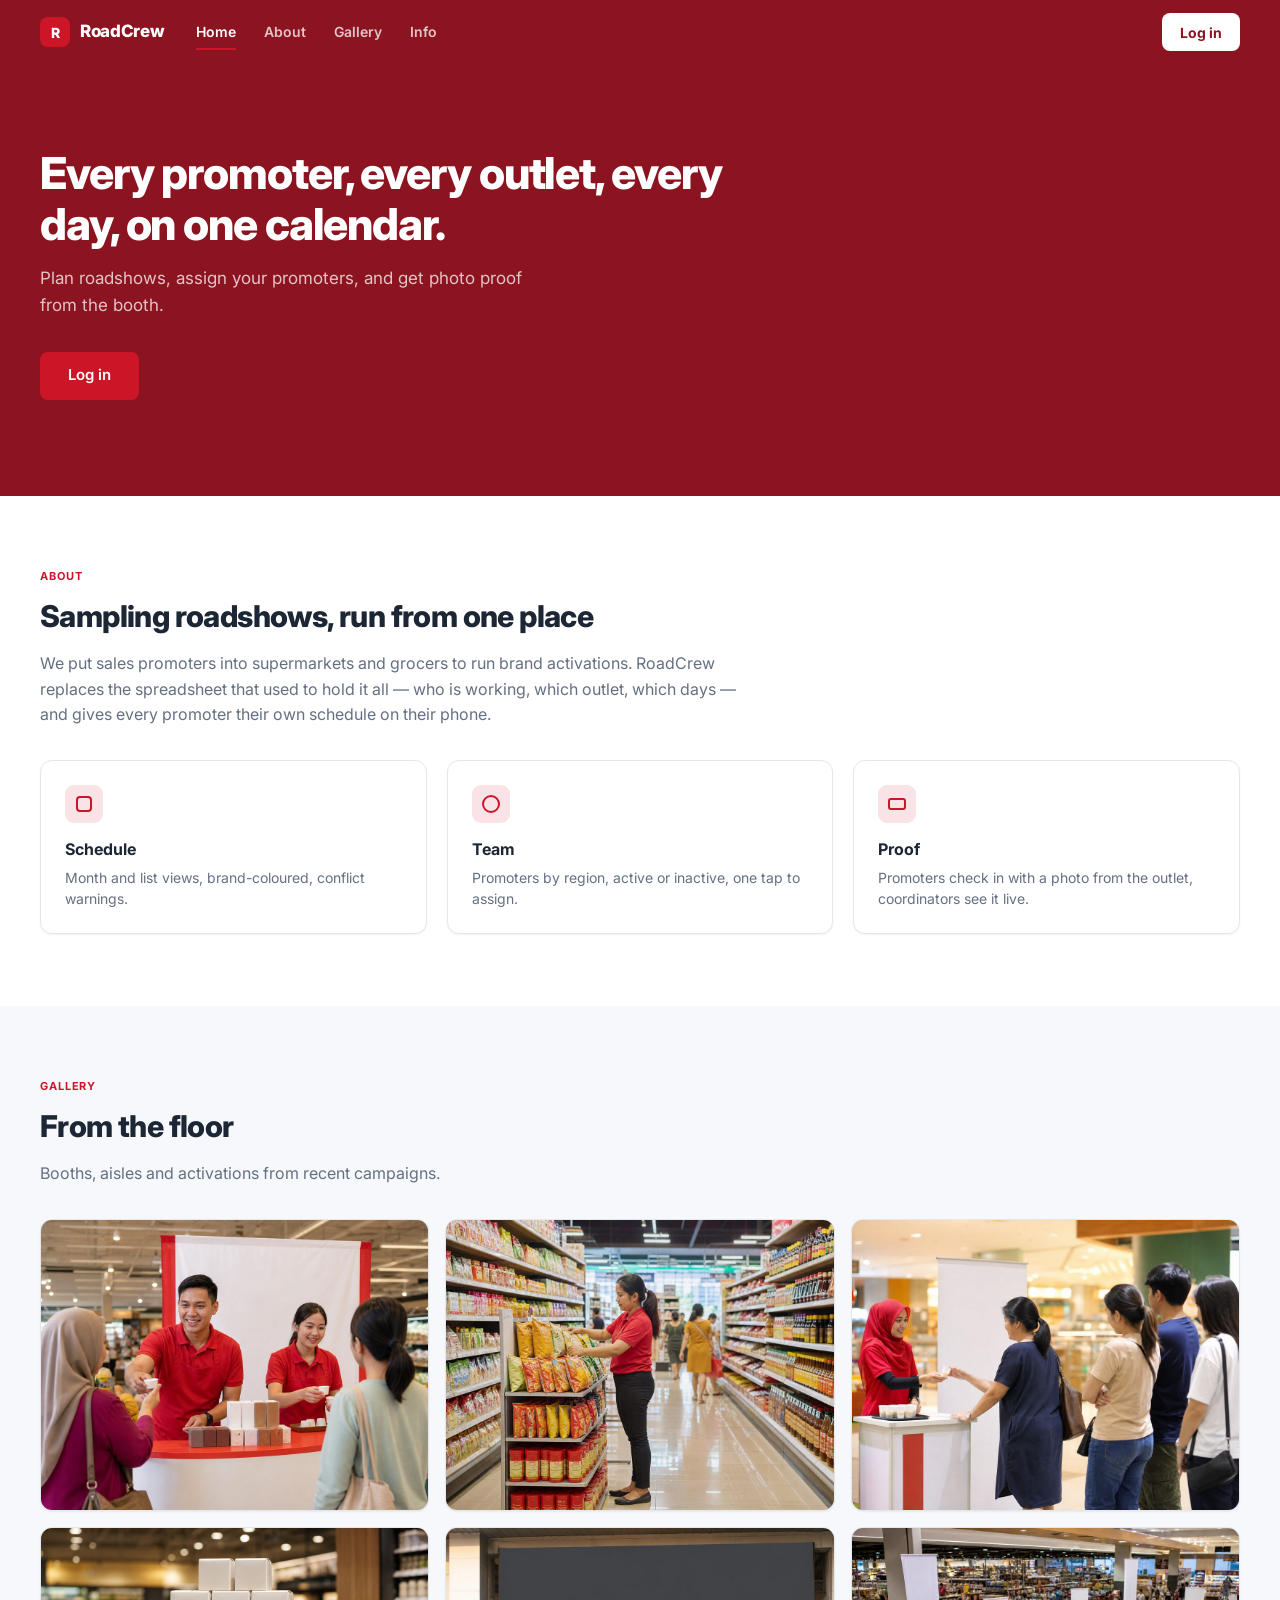
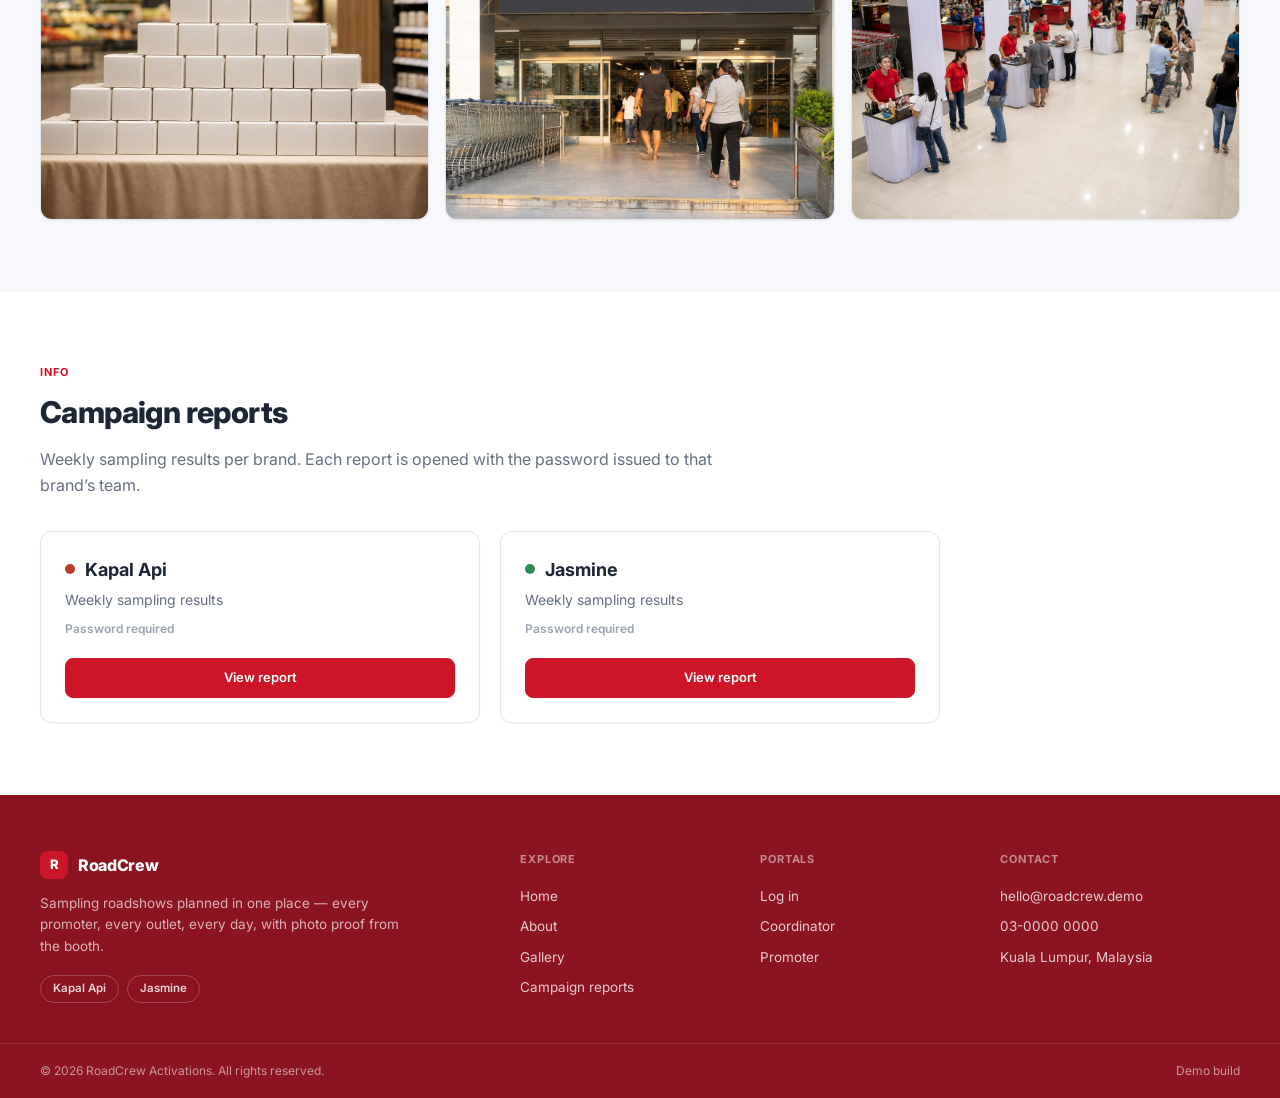
==== commit f886b01d: "[Phase S1/Task 4] Replace the thin strip with a real site footer === TECHNICAL CHANGES === • index.h" ====
--- a/index.html
+++ b/index.html
@@ -101,13 +101,52 @@
   </section>
 
   <!-- ============ FOOTER ============ -->
-  <footer class="trust">
-    <div class="trust-left">
-      <span class="trust-label">Trusted for sampling roadshows</span>
-      <span class="trust-chip">Kapal Api</span>
-      <span class="trust-chip">Jasmine</span>
-    </div>
-    <div class="trust-meta">RoadCrew Activations &middot; Demo build</div>
+  <footer class="site-footer">
+    <div class="footer-grid">
+
+      <div class="footer-about">
+        <div class="footer-brand">
+          <span class="footer-mark">R</span>
+          <span class="footer-word">RoadCrew</span>
+        </div>
+        <p class="footer-blurb">
+          Sampling roadshows planned in one place &mdash; every promoter, every outlet,
+          every day, with photo proof from the booth.
+        </p>
+        <div class="footer-chips">
+          <span class="footer-chip">Kapal Api</span>
+          <span class="footer-chip">Jasmine</span>
+        </div>
+      </div>
+
+      <nav class="footer-col">
+        <h4 class="footer-head">Explore</h4>
+        <a class="footer-link" href="#home">Home</a>
+        <a class="footer-link" href="#about">About</a>
+        <a class="footer-link" href="#gallery">Gallery</a>
+        <a class="footer-link" href="#info">Campaign reports</a>
+      </nav>
+
+      <nav class="footer-col">
+        <h4 class="footer-head">Portals</h4>
+        <button class="footer-link footer-link-btn" type="button" data-open-login>Log in</button>
+        <a class="footer-link" href="admin/dashboard.html">Coordinator</a>
+        <a class="footer-link" href="staff/calendar.html">Promoter</a>
+      </nav>
+
+      <div class="footer-col">
+        <h4 class="footer-head">Contact</h4>
+        <a class="footer-link" id="footer-email" href="#">&nbsp;</a>
+        <a class="footer-link" id="footer-phone" href="#">&nbsp;</a>
+        <span class="footer-link footer-link-plain">Kuala Lumpur, Malaysia</span>
+      </div>
+
+    </div>
+
+    <div class="footer-bar">
+      <span id="footer-copy">&copy; 2026 RoadCrew Activations. All rights reserved.</span>
+      <span class="footer-note">Demo build</span>
+    </div>
   </footer>
 
   <!-- ============ LOGIN MODAL ============ -->
--- a/css/landing.css
+++ b/css/landing.css
@@ -268,26 +268,97 @@
 
 /* --------------------------------------------------------------- footer -- */
 
-.trust {
-  padding: 24px 40px 32px;
-  background: var(--surface-alt);
+.site-footer {
+  background: var(--brand-900);
+  color: #fff;
+}
+
+.footer-grid {
+  display: grid;
+  grid-template-columns: 2.2fr 1fr 1fr 1.2fr;
+  gap: 40px;
+  padding: 56px 40px 40px;
+  max-width: 1400px;
+  margin: 0 auto;
+}
+
+.footer-brand {
+  display: flex;
+  align-items: center;
+  gap: 10px;
+  margin-bottom: 14px;
+}
+.footer-mark {
+  width: 28px;
+  height: 28px;
+  border-radius: 8px;
+  background: var(--brand);
+  display: grid;
+  place-items: center;
+  font-size: 13px;
+  font-weight: 800;
+  color: #fff;
+  flex: none;
+}
+.footer-word { font-size: 16px; font-weight: 800; letter-spacing: -.02em; }
+
+.footer-blurb {
+  margin: 0 0 18px;
+  font-size: 13.5px;
+  line-height: 1.6;
+  color: rgba(255, 255, 255, .68);
+  max-width: 380px;
+}
+
+.footer-chips { display: flex; gap: 8px; flex-wrap: wrap; }
+.footer-chip {
+  font-size: 11.5px;
+  font-weight: 600;
+  padding: 4px 12px;
+  border-radius: var(--r-pill);
+  border: 1px solid rgba(255, 255, 255, .22);
+  color: rgba(255, 255, 255, .82);
+}
+
+.footer-col { display: flex; flex-direction: column; }
+.footer-head {
+  margin: 0 0 14px;
+  font-size: 11px;
+  font-weight: 700;
+  letter-spacing: .08em;
+  text-transform: uppercase;
+  color: rgba(255, 255, 255, .5);
+}
+.footer-link {
+  font-size: 13.5px;
+  color: rgba(255, 255, 255, .78);
+  padding: 5px 0;
+  transition: color .15s ease;
+}
+.footer-link:hover { color: #fff; }
+.footer-link-btn {
+  background: none;
+  border: 0;
+  padding: 5px 0;
+  text-align: left;
+  font-weight: 400;
+}
+.footer-link-plain { color: rgba(255, 255, 255, .78); }
+.footer-link-plain:hover { color: rgba(255, 255, 255, .78); }
+
+.footer-bar {
+  border-top: 1px solid rgba(255, 255, 255, .12);
+  padding: 18px 40px;
+  max-width: 1400px;
+  margin: 0 auto;
   display: flex;
   align-items: center;
   justify-content: space-between;
   gap: 16px;
-  border-top: 1px solid var(--line);
-}
-.trust-left { display: flex; align-items: center; gap: 12px; flex-wrap: wrap; }
-.trust-label { font-size: 13px; color: var(--ink-muted); }
-.trust-chip {
   font-size: 12px;
-  font-weight: 600;
-  padding: 4px 12px;
-  border-radius: var(--r-pill);
-  border: 1px solid var(--line);
-  background: var(--surface);
-}
-.trust-meta { font-size: 12px; color: var(--ink-muted); }
+  color: rgba(255, 255, 255, .55);
+}
+.footer-note { white-space: nowrap; }
 
 /* --------------------------------------------------------------- modals -- */
 
@@ -508,11 +579,17 @@
   .features { grid-template-columns: 1fr; gap: 16px; }
   .gallery { grid-template-columns: repeat(2, 1fr); gap: 12px; }
 
-  .trust {
+  .footer-grid {
+    grid-template-columns: 1fr 1fr;
+    gap: 32px 24px;
+    padding: 40px 20px 28px;
+  }
+  .footer-about { grid-column: 1 / -1; }
+  .footer-bar {
+    padding: 16px 20px;
     flex-direction: column;
     align-items: flex-start;
-    gap: 12px;
-    padding: 20px;
+    gap: 8px;
   }
   .modal-box-lg { width: 100%; }
 }
@@ -526,4 +603,5 @@
   .demo-grid .demo-pass { grid-column: 2; color: var(--ink-muted); }
   .rep-table th:nth-child(3),
   .rep-table td:nth-child(3) { display: none; }
-}
+  .footer-grid { grid-template-columns: 1fr; gap: 28px; }
+}
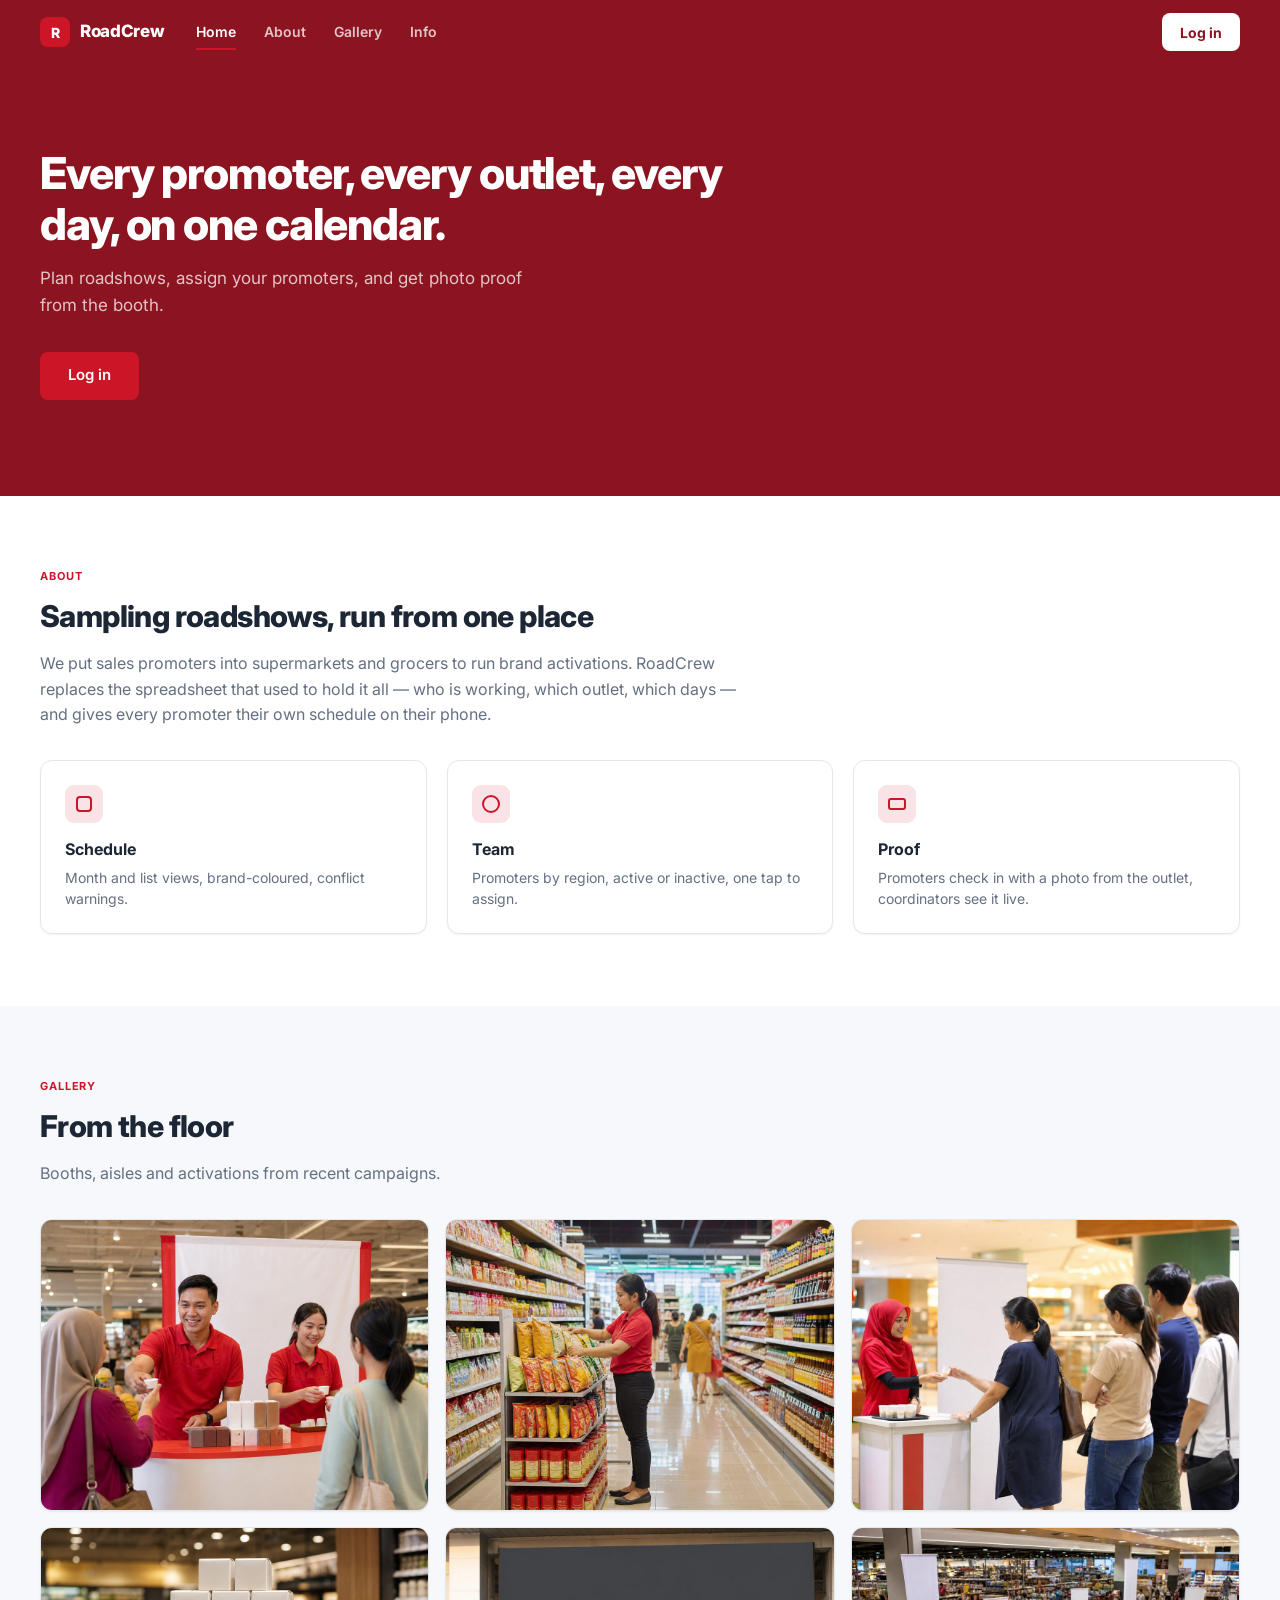
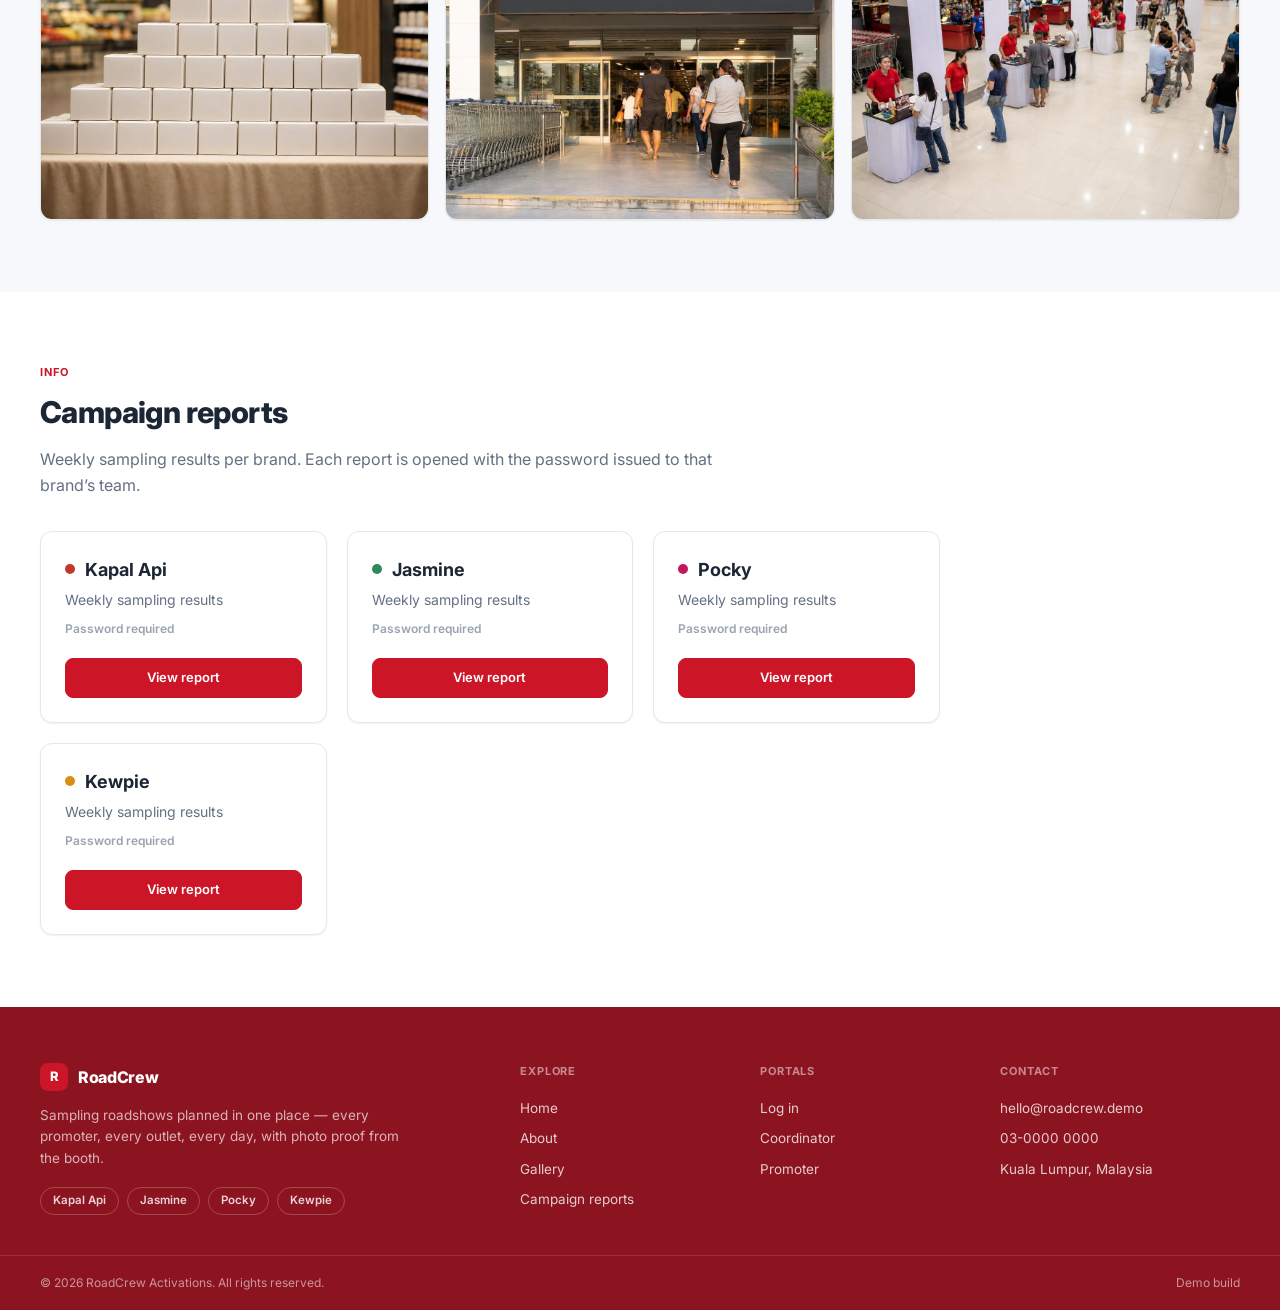
==== commit 522092cf: "[Phase S1/Task 1] Add Pocky and Kewpie with researched product ranges === TECHNICAL CHANGES === • js" ====
--- a/index.html
+++ b/index.html
@@ -113,10 +113,7 @@
           Sampling roadshows planned in one place &mdash; every promoter, every outlet,
           every day, with photo proof from the booth.
         </p>
-        <div class="footer-chips">
-          <span class="footer-chip">Kapal Api</span>
-          <span class="footer-chip">Jasmine</span>
-        </div>
+        <div class="footer-chips" id="footer-chips"></div>
       </div>
 
       <nav class="footer-col">
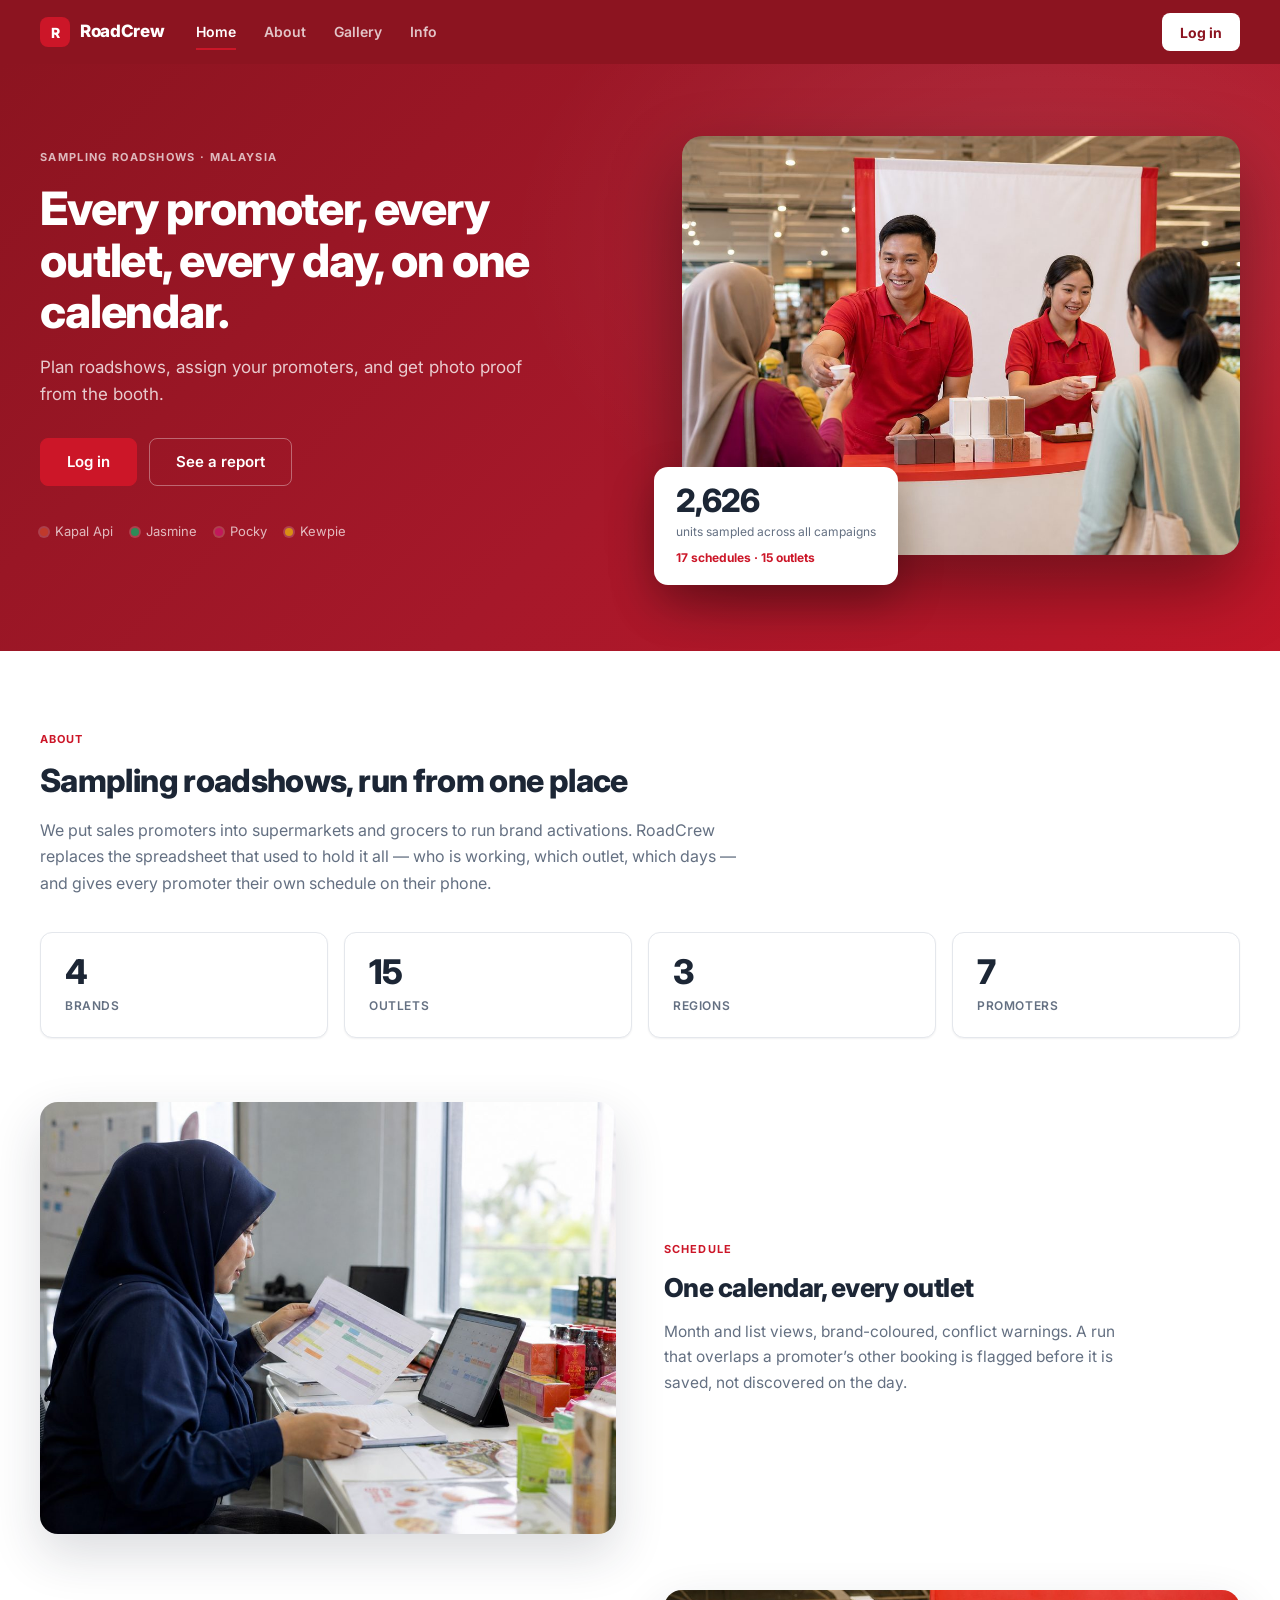
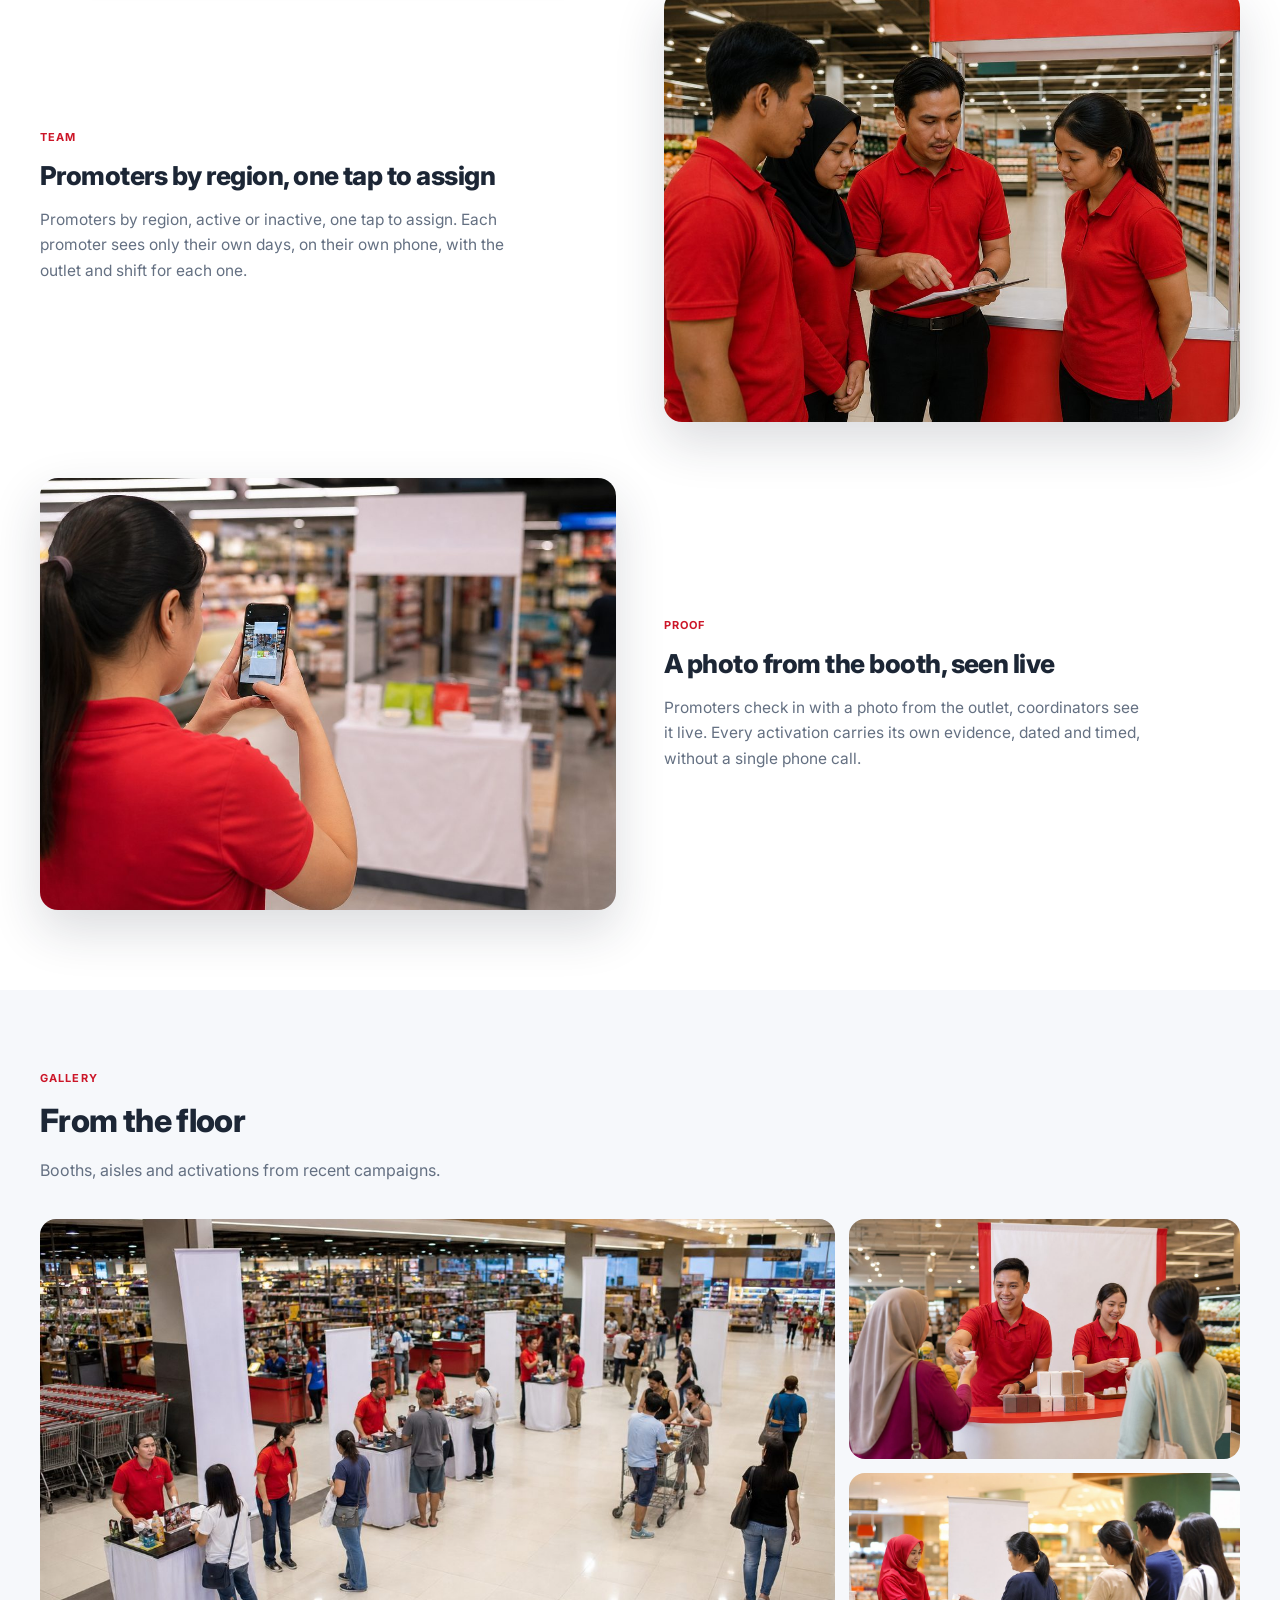
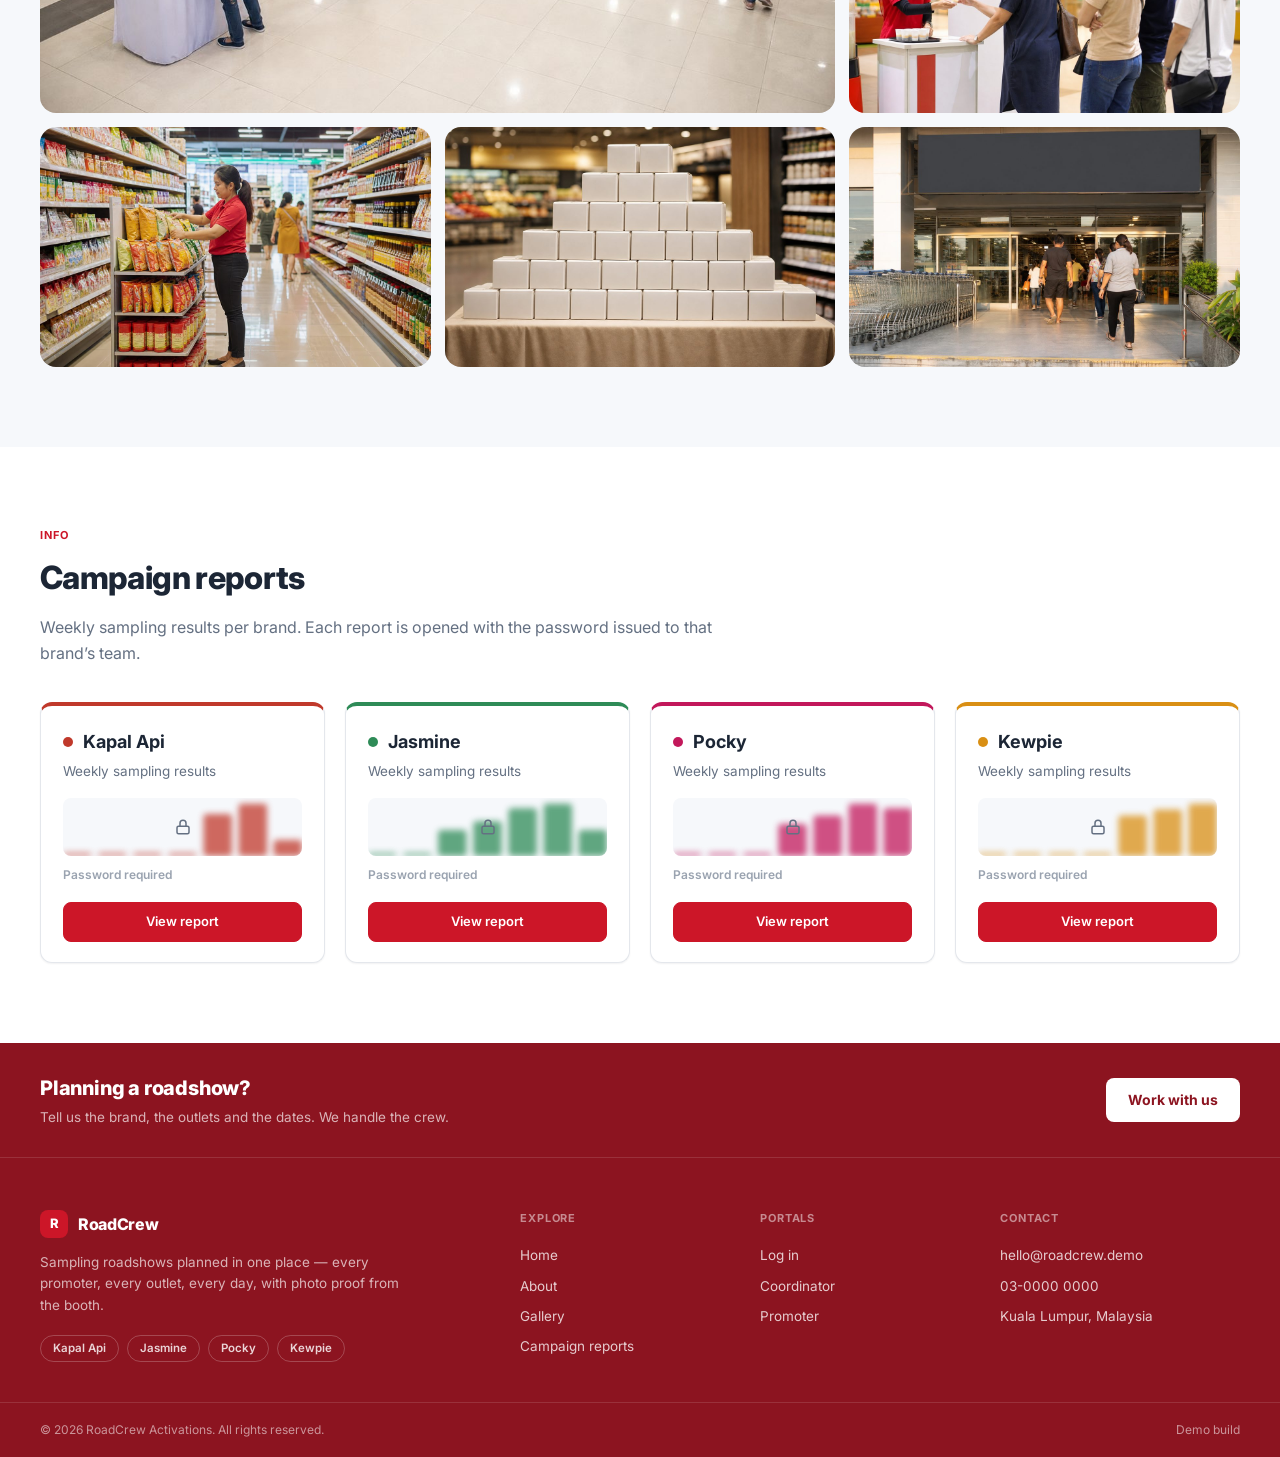
==== commit a282b11b: "[Phase S1/Task 4] Redesign the landing page as an editorial split === TECHNICAL CHANGES === • index." ====
--- a/index.html
+++ b/index.html
@@ -33,10 +33,28 @@
 
   <!-- ============ HOME / HERO ============ -->
   <section class="hero" id="home">
-    <div class="hero-copy">
-      <h1 class="hero-title">Every promoter, every outlet, every day, on one calendar.</h1>
-      <p class="hero-sub">Plan roadshows, assign your promoters, and get photo proof from the booth.</p>
-      <button class="hero-cta" type="button" data-open-login>Log in</button>
+    <div class="hero-grid">
+      <div class="hero-copy">
+        <div class="hero-eyebrow">Sampling roadshows &middot; Malaysia</div>
+        <h1 class="hero-title">Every promoter, every outlet, every day, on one calendar.</h1>
+        <p class="hero-sub">Plan roadshows, assign your promoters, and get photo proof from the booth.</p>
+        <div class="hero-actions">
+          <button class="hero-cta" type="button" data-open-login>Log in</button>
+          <a class="hero-cta hero-cta-ghost" href="#info" data-scroll>See a report</a>
+        </div>
+        <div class="hero-clients" id="hero-clients"></div>
+      </div>
+
+      <div class="hero-visual">
+        <figure class="hero-photo">
+          <img src="img/gallery-01.jpg" alt="Promoters at a sampling booth serving shoppers">
+        </figure>
+        <div class="hero-stat">
+          <div class="hero-stat-num" id="hero-stat-units">&nbsp;</div>
+          <div class="hero-stat-label">units sampled across all campaigns</div>
+          <div class="hero-stat-sub" id="hero-stat-sub">&nbsp;</div>
+        </div>
+      </div>
     </div>
   </section>
 
@@ -51,21 +69,50 @@
         which outlet, which days &mdash; and gives every promoter their own schedule on their phone.
       </p>
     </div>
-    <div class="features">
-      <div class="feature">
-        <div class="feature-icon"><div class="feature-glyph feature-glyph-square"></div></div>
-        <div class="feature-title">Schedule</div>
-        <div class="feature-text">Month and list views, brand-coloured, conflict warnings.</div>
-      </div>
-      <div class="feature">
-        <div class="feature-icon"><div class="feature-glyph feature-glyph-circle"></div></div>
-        <div class="feature-title">Team</div>
-        <div class="feature-text">Promoters by region, active or inactive, one tap to assign.</div>
-      </div>
-      <div class="feature">
-        <div class="feature-icon"><div class="feature-glyph feature-glyph-card"></div></div>
-        <div class="feature-title">Proof</div>
-        <div class="feature-text">Promoters check in with a photo from the outlet, coordinators see it live.</div>
+
+    <div class="stats" id="stats"></div>
+
+    <div class="story">
+      <div class="story-row">
+        <figure class="story-photo">
+          <img src="img/about-01.jpg" alt="Coordinator reviewing a printed schedule beside a tablet calendar">
+        </figure>
+        <div class="story-copy">
+          <div class="story-kicker">Schedule</div>
+          <h3 class="story-title">One calendar, every outlet</h3>
+          <p class="story-text">
+            Month and list views, brand-coloured, conflict warnings. A run that overlaps a
+            promoter&rsquo;s other booking is flagged before it is saved, not discovered on the day.
+          </p>
+        </div>
+      </div>
+
+      <div class="story-row story-row-flip">
+        <figure class="story-photo">
+          <img src="img/about-02.jpg" alt="Promoter team gathered for a briefing beside a booth">
+        </figure>
+        <div class="story-copy">
+          <div class="story-kicker">Team</div>
+          <h3 class="story-title">Promoters by region, one tap to assign</h3>
+          <p class="story-text">
+            Promoters by region, active or inactive, one tap to assign. Each promoter sees only
+            their own days, on their own phone, with the outlet and shift for each one.
+          </p>
+        </div>
+      </div>
+
+      <div class="story-row">
+        <figure class="story-photo">
+          <img src="img/about-03.jpg" alt="Promoter photographing her sampling booth with a phone">
+        </figure>
+        <div class="story-copy">
+          <div class="story-kicker">Proof</div>
+          <h3 class="story-title">A photo from the booth, seen live</h3>
+          <p class="story-text">
+            Promoters check in with a photo from the outlet, coordinators see it live. Every
+            activation carries its own evidence, dated and timed, without a single phone call.
+          </p>
+        </div>
       </div>
     </div>
   </section>
@@ -77,13 +124,31 @@
       <h2 class="section-title">From the floor</h2>
       <p class="section-lead">Booths, aisles and activations from recent campaigns.</p>
     </div>
-    <div class="gallery">
-      <figure class="shot-tile"><img src="img/gallery-01.jpg" alt="Sampling booth with backdrop banner"></figure>
-      <figure class="shot-tile"><img src="img/gallery-02.jpg" alt="Supermarket aisle with product shelving"></figure>
-      <figure class="shot-tile"><img src="img/gallery-03.jpg" alt="Promoter stand with a queue of shoppers"></figure>
-      <figure class="shot-tile"><img src="img/gallery-04.jpg" alt="Product display pyramid on a table"></figure>
-      <figure class="shot-tile"><img src="img/gallery-05.jpg" alt="Storefront entrance with signage"></figure>
-      <figure class="shot-tile"><img src="img/gallery-06.jpg" alt="Wide view of an event floor"></figure>
+    <div class="mosaic" id="mosaic">
+      <figure class="shot-tile shot-large" data-shot="0">
+        <img src="img/gallery-06.jpg" alt="Wide view of an activation floor with several booths">
+        <figcaption>Activation floor</figcaption>
+      </figure>
+      <figure class="shot-tile" data-shot="1">
+        <img src="img/gallery-01.jpg" alt="Sampling booth with backdrop banner">
+        <figcaption>Sampling booth</figcaption>
+      </figure>
+      <figure class="shot-tile" data-shot="2">
+        <img src="img/gallery-03.jpg" alt="Promoter stand with a queue of shoppers">
+        <figcaption>Promoter stand</figcaption>
+      </figure>
+      <figure class="shot-tile" data-shot="3">
+        <img src="img/gallery-02.jpg" alt="Supermarket aisle with product shelving">
+        <figcaption>Supermarket aisle</figcaption>
+      </figure>
+      <figure class="shot-tile" data-shot="4">
+        <img src="img/gallery-04.jpg" alt="Product display pyramid on a table">
+        <figcaption>Product display</figcaption>
+      </figure>
+      <figure class="shot-tile" data-shot="5">
+        <img src="img/gallery-05.jpg" alt="Storefront entrance with trolleys">
+        <figcaption>Storefront</figcaption>
+      </figure>
     </div>
   </section>
 
@@ -102,8 +167,15 @@
 
   <!-- ============ FOOTER ============ -->
   <footer class="site-footer">
+    <div class="footer-cta">
+      <div class="footer-cta-copy">
+        <div class="footer-cta-title">Planning a roadshow?</div>
+        <div class="footer-cta-sub">Tell us the brand, the outlets and the dates. We handle the crew.</div>
+      </div>
+      <a class="footer-cta-btn" id="footer-cta-mail" href="#">Work with us</a>
+    </div>
+
     <div class="footer-grid">
-
       <div class="footer-about">
         <div class="footer-brand">
           <span class="footer-mark">R</span>
@@ -137,7 +209,6 @@
         <a class="footer-link" id="footer-phone" href="#">&nbsp;</a>
         <span class="footer-link footer-link-plain">Kuala Lumpur, Malaysia</span>
       </div>
-
     </div>
 
     <div class="footer-bar">
@@ -145,6 +216,17 @@
       <span class="footer-note">Demo build</span>
     </div>
   </footer>
+
+  <!-- ============ LIGHTBOX ============ -->
+  <div class="modal lightbox" id="lightbox">
+    <button class="lightbox-close" type="button" data-close-lightbox aria-label="Close">&#10005;</button>
+    <button class="lightbox-nav lightbox-prev" type="button" data-lightbox-prev aria-label="Previous">&lsaquo;</button>
+    <figure class="lightbox-figure">
+      <img id="lightbox-img" alt="">
+      <figcaption id="lightbox-cap"></figcaption>
+    </figure>
+    <button class="lightbox-nav lightbox-next" type="button" data-lightbox-next aria-label="Next">&rsaquo;</button>
+  </div>
 
   <!-- ============ LOGIN MODAL ============ -->
   <div class="modal" id="login-modal">
--- a/css/landing.css
+++ b/css/landing.css
@@ -1,6 +1,8 @@
 /* RoadCrew - landing.css
-   Public landing page: navbar, hero, about, gallery, campaign reports, footer,
-   and the three modals (login, report password gate, report).
+   Public landing page, Direction A "Editorial Split": photo-led hero with a
+   floating live stat card, a numbers strip, alternating photo-and-text story
+   rows, a mosaic gallery with a lightbox, teaser sparklines on the locked report
+   cards, and a four-column footer with a call-to-action band.
 
    The hero headline and subline are carried verbatim from canvas artboard 01.
    Everything around them is new - the artboard was a login screen, not a site.
@@ -10,7 +12,7 @@
    behavior:'smooth' in JS is silently ignored in some environments, which leaves
    a nav link doing nothing at all; the CSS property animates where it is
    supported and degrades to an instant jump where it is not, while the script
-   below always performs a real scroll. This file is only loaded by index.html. */
+   always performs a real scroll. This file is only loaded by index.html. */
 html { scroll-behavior: smooth; }
 
 .landing { background: var(--surface); }
@@ -107,164 +109,390 @@
 /* ----------------------------------------------------------------- hero -- */
 
 .hero {
-  background: var(--brand-900);
-  color: #fff;
-  padding: 84px 40px 96px;
+  position: relative;
+  color: #fff;
+  padding: 72px 40px 96px;
   scroll-margin-top: 64px;
-}
-.hero-copy { max-width: 760px; }
-
+  overflow: hidden;
+  /* Diagonal sweep from the deep shell red into the brand red, with a soft
+     highlight behind the photo so the composition has a light source. */
+  background:
+    radial-gradient(900px 600px at 82% 30%, rgba(255, 255, 255, .10), transparent 60%),
+    linear-gradient(135deg, var(--brand-900) 0%, var(--brand-800) 55%, var(--brand) 120%);
+}
+
+.hero-grid {
+  max-width: 1320px;
+  margin: 0 auto;
+  display: grid;
+  grid-template-columns: 1.05fr 1fr;
+  gap: 56px;
+  align-items: center;
+}
+
+.hero-eyebrow {
+  font-size: 11px;
+  font-weight: 700;
+  letter-spacing: .12em;
+  text-transform: uppercase;
+  color: rgba(255, 255, 255, .7);
+  margin-bottom: 18px;
+}
 .hero-title {
   margin: 0 0 16px;
-  font-size: 44px;
-  line-height: 1.15;
+  font-size: 46px;
+  line-height: 1.12;
   font-weight: 800;
   letter-spacing: -.025em;
 }
 .hero-sub {
-  margin: 0 0 32px;
+  margin: 0 0 30px;
   font-size: 17px;
   line-height: 1.6;
-  color: rgba(255, 255, 255, .75);
+  color: rgba(255, 255, 255, .78);
   max-width: 520px;
 }
+
+.hero-actions { display: flex; gap: 12px; flex-wrap: wrap; }
 .hero-cta {
+  display: inline-flex;
+  align-items: center;
   height: 48px;
-  padding: 0 28px;
-  border: 0;
+  padding: 0 26px;
+  border: 1px solid var(--brand);
   background: var(--brand);
   color: #fff;
   border-radius: var(--r-ctl);
   font-weight: 600;
   font-size: 15px;
-  transition: background .15s ease;
-}
-.hero-cta:hover { background: var(--brand-600); }
-
-/* -------------------------------------------------------------- section -- */
-
-.section {
-  padding: 72px 40px;
-  scroll-margin-top: 64px;
-}
-.section-alt { background: var(--surface-alt); }
-
-.section-head { max-width: 720px; margin-bottom: 32px; }
-.section-eyebrow {
-  font-size: 11px;
-  font-weight: 700;
-  letter-spacing: .08em;
-  text-transform: uppercase;
-  color: var(--brand);
-  margin-bottom: 10px;
-}
-.section-title {
-  margin: 0 0 12px;
-  font-size: 30px;
-  font-weight: 800;
-  letter-spacing: -.02em;
-}
-.section-lead {
+  transition: background .15s ease, border-color .15s ease;
+}
+.hero-cta:hover { background: var(--brand-600); border-color: var(--brand-600); color: #fff; }
+.hero-cta-ghost {
+  background: transparent;
+  border-color: rgba(255, 255, 255, .35);
+}
+.hero-cta-ghost:hover { background: rgba(255, 255, 255, .08); border-color: rgba(255, 255, 255, .6); }
+
+.hero-clients {
+  display: flex;
+  align-items: center;
+  gap: 18px;
+  flex-wrap: wrap;
+  margin-top: 36px;
+  font-size: 13px;
+  color: rgba(255, 255, 255, .7);
+}
+.hero-client { display: inline-flex; align-items: center; gap: 7px; }
+.hero-client-dot {
+  width: 8px;
+  height: 8px;
+  border-radius: 50%;
+  box-shadow: 0 0 0 2px rgba(255, 255, 255, .18);
+  flex: none;
+}
+
+.hero-visual { position: relative; }
+.hero-photo {
   margin: 0;
-  font-size: 16px;
-  line-height: 1.6;
-  color: var(--ink-muted);
-}
-
-/* ------------------------------------------------------------- features -- */
-
-.features {
-  display: grid;
-  grid-template-columns: repeat(3, 1fr);
-  gap: 20px;
-}
-.feature {
-  background: var(--surface);
-  border: 1px solid var(--line);
-  border-radius: var(--r-card);
-  padding: 24px;
-  box-shadow: var(--shadow);
-}
-.feature-icon {
-  width: 38px;
-  height: 38px;
-  border-radius: 9px;
-  background: var(--brand-050-alt);
-  display: grid;
-  place-items: center;
-  margin-bottom: 14px;
-}
-.feature-glyph { border: 2.5px solid var(--brand); }
-.feature-glyph-square { width: 16px; height: 16px; border-radius: var(--r-xs); }
-.feature-glyph-circle { width: 18px; height: 18px; border-radius: 50%; }
-.feature-glyph-card   { width: 18px; height: 12px; border-radius: 3px; }
-
-.feature-title { font-size: 16px; font-weight: 700; margin-bottom: 6px; }
-.feature-text  { font-size: 14px; line-height: 1.5; color: var(--ink-muted); }
-
-/* -------------------------------------------------------------- gallery -- */
-
-.gallery {
-  display: grid;
-  grid-template-columns: repeat(3, 1fr);
-  gap: 16px;
-}
-.shot-tile {
-  margin: 0;
-  border-radius: var(--r-card);
+  border-radius: 20px;
   overflow: hidden;
-  border: 1px solid var(--line);
-  background: var(--line-soft);
-  box-shadow: var(--shadow);
-}
-.shot-tile img {
+  box-shadow: 0 30px 70px rgba(0, 0, 0, .38);
+}
+.hero-photo img {
   width: 100%;
   aspect-ratio: 4 / 3;
   object-fit: cover;
   display: block;
 }
 
+/* Live stat card, floating over the bottom-left corner of the photo */
+.hero-stat {
+  position: absolute;
+  left: -28px;
+  bottom: -30px;
+  min-width: 232px;
+  padding: 18px 22px;
+  background: var(--surface);
+  color: var(--ink);
+  border-radius: 14px;
+  box-shadow: 0 18px 44px rgba(0, 0, 0, .28);
+}
+.hero-stat-num {
+  font-size: 32px;
+  font-weight: 800;
+  letter-spacing: -.02em;
+  line-height: 1;
+}
+.hero-stat-label {
+  font-size: 12px;
+  color: var(--ink-muted);
+  margin-top: 6px;
+}
+.hero-stat-sub {
+  font-size: 12px;
+  font-weight: 700;
+  color: var(--brand);
+  margin-top: 8px;
+}
+
+/* -------------------------------------------------------------- section -- */
+
+.section {
+  padding: 80px 40px;
+  scroll-margin-top: 64px;
+}
+.section-alt { background: var(--surface-alt); }
+
+.section-head { max-width: 720px; margin-bottom: 36px; }
+.section-eyebrow {
+  font-size: 11px;
+  font-weight: 700;
+  letter-spacing: .1em;
+  text-transform: uppercase;
+  color: var(--brand);
+  margin-bottom: 10px;
+}
+.section-title {
+  margin: 0 0 12px;
+  font-size: 32px;
+  font-weight: 800;
+  letter-spacing: -.02em;
+}
+.section-lead {
+  margin: 0;
+  font-size: 16px;
+  line-height: 1.65;
+  color: var(--ink-muted);
+}
+
+/* ---------------------------------------------------------- stat strip -- */
+
+.stats {
+  display: grid;
+  grid-template-columns: repeat(4, 1fr);
+  gap: 16px;
+  margin-bottom: 64px;
+}
+.stat {
+  padding: 22px 24px;
+  background: var(--surface);
+  border: 1px solid var(--line);
+  border-radius: var(--r-card);
+  box-shadow: var(--shadow);
+}
+.stat-num {
+  font-size: 34px;
+  font-weight: 800;
+  letter-spacing: -.02em;
+  line-height: 1;
+}
+.stat-label {
+  margin-top: 8px;
+  font-size: 12px;
+  font-weight: 600;
+  letter-spacing: .05em;
+  text-transform: uppercase;
+  color: var(--ink-muted);
+}
+
+/* ----------------------------------------------------------- story rows -- */
+
+.story { display: flex; flex-direction: column; gap: 56px; }
+
+.story-row {
+  display: grid;
+  grid-template-columns: 1fr 1fr;
+  gap: 48px;
+  align-items: center;
+}
+.story-row-flip .story-photo { order: 2; }
+
+.story-photo {
+  margin: 0;
+  border-radius: 18px;
+  overflow: hidden;
+  box-shadow: 0 20px 50px rgba(28, 38, 53, .16);
+}
+.story-photo img {
+  width: 100%;
+  aspect-ratio: 4 / 3;
+  object-fit: cover;
+  display: block;
+}
+
+.story-kicker {
+  font-size: 11px;
+  font-weight: 700;
+  letter-spacing: .1em;
+  text-transform: uppercase;
+  color: var(--brand);
+  margin-bottom: 10px;
+}
+.story-title {
+  margin: 0 0 12px;
+  font-size: 26px;
+  font-weight: 800;
+  letter-spacing: -.02em;
+}
+.story-text {
+  margin: 0;
+  font-size: 15.5px;
+  line-height: 1.65;
+  color: var(--ink-muted);
+  max-width: 480px;
+}
+
+/* --------------------------------------------------------------- mosaic -- */
+
+.mosaic {
+  display: grid;
+  grid-template-columns: repeat(3, 1fr);
+  grid-auto-rows: 240px;
+  gap: 14px;
+}
+.shot-tile {
+  position: relative;
+  margin: 0;
+  border-radius: 16px;
+  overflow: hidden;
+  background: var(--line-soft);
+  cursor: zoom-in;
+}
+.shot-large { grid-column: span 2; grid-row: span 2; }
+.shot-tile img {
+  width: 100%;
+  height: 100%;
+  object-fit: cover;
+  display: block;
+  transition: transform .5s ease;
+}
+.shot-tile:hover img { transform: scale(1.04); }
+.shot-tile figcaption {
+  position: absolute;
+  left: 0; right: 0; bottom: 0;
+  padding: 36px 16px 14px;
+  background: linear-gradient(to top, rgba(28, 38, 53, .72), transparent);
+  color: #fff;
+  font-size: 13px;
+  font-weight: 600;
+  opacity: 0;
+  transform: translateY(6px);
+  transition: opacity .25s ease, transform .25s ease;
+}
+.shot-tile:hover figcaption { opacity: 1; transform: translateY(0); }
+
+/* ------------------------------------------------------------- lightbox -- */
+
+.lightbox {
+  background: rgba(20, 8, 10, .9);
+  padding: 32px;
+  z-index: 70;
+}
+.lightbox-figure {
+  margin: 0;
+  max-width: 1100px;
+  width: 100%;
+  text-align: center;
+}
+.lightbox-figure img {
+  max-width: 100%;
+  max-height: 78vh;
+  border-radius: 12px;
+  box-shadow: 0 30px 80px rgba(0, 0, 0, .5);
+  display: inline-block;
+}
+.lightbox-figure figcaption {
+  margin-top: 14px;
+  color: rgba(255, 255, 255, .8);
+  font-size: 14px;
+  font-weight: 600;
+}
+.lightbox-close,
+.lightbox-nav {
+  position: absolute;
+  width: 44px;
+  height: 44px;
+  border: 0;
+  border-radius: 50%;
+  background: rgba(255, 255, 255, .12);
+  color: #fff;
+  font-size: 22px;
+  display: grid;
+  place-items: center;
+  transition: background .15s ease;
+}
+.lightbox-close:hover,
+.lightbox-nav:hover { background: rgba(255, 255, 255, .24); }
+.lightbox-close { top: 20px; right: 20px; font-size: 16px; }
+.lightbox-prev { left: 20px; top: 50%; transform: translateY(-50%); }
+.lightbox-next { right: 20px; top: 50%; transform: translateY(-50%); }
+
 /* -------------------------------------------------------- report cards -- */
 
+/* One row, four across. */
 .report-cards {
   display: grid;
-  grid-template-columns: repeat(auto-fit, minmax(280px, 1fr));
+  grid-template-columns: repeat(4, 1fr);
   gap: 20px;
-  max-width: 900px;
 }
 .report-card {
   background: var(--surface);
   border: 1px solid var(--line);
+  border-top: 4px solid var(--rc, var(--brand));
   border-radius: var(--r-card);
-  padding: 24px;
+  padding: 22px 22px 20px;
   box-shadow: var(--shadow);
   display: flex;
   flex-direction: column;
   gap: 6px;
-}
-.report-card-top {
-  display: flex;
-  align-items: center;
-  gap: 10px;
-}
-.report-dot {
-  width: 10px;
-  height: 10px;
-  border-radius: 50%;
-  flex: none;
-}
+  transition: transform .2s ease, box-shadow .2s ease;
+}
+.report-card:hover {
+  transform: translateY(-3px);
+  box-shadow: 0 14px 34px rgba(28, 38, 53, .12);
+}
+.report-card-top { display: flex; align-items: center; gap: 10px; }
+.report-dot { width: 10px; height: 10px; border-radius: 50%; flex: none; }
 .report-card-name { font-size: 18px; font-weight: 700; }
-.report-card-sub  { font-size: 14px; color: var(--ink-muted); }
+.report-card-sub  { font-size: 13.5px; color: var(--ink-muted); }
+
+/* Blurred sparkline of the week sits behind a lock - the card promises the
+   shape of a result without giving the numbers away. */
+.report-teaser {
+  position: relative;
+  height: 58px;
+  margin: 10px 0 4px;
+  border-radius: var(--r-ctl);
+  background: var(--surface-alt);
+  overflow: hidden;
+}
+.report-teaser svg {
+  width: 100%;
+  height: 100%;
+  display: block;
+  filter: blur(3px);
+  opacity: .75;
+}
+.report-teaser-lock {
+  position: absolute;
+  inset: 0;
+  display: grid;
+  place-items: center;
+  color: var(--ink-muted);
+}
+.report-teaser-lock svg {
+  width: 18px;
+  height: 18px;
+  filter: none;
+  opacity: 1;
+}
 .report-lock {
-  display: inline-flex;
-  align-items: center;
-  gap: 6px;
-  margin-top: 4px;
   font-size: 12px;
   font-weight: 600;
   color: var(--ink-faint);
 }
-.report-card .btn { margin-top: 14px; }
+.report-card .btn { margin-top: 12px; }
 
 /* --------------------------------------------------------------- footer -- */
 
@@ -273,11 +501,38 @@
   color: #fff;
 }
 
+.footer-cta {
+  display: flex;
+  align-items: center;
+  justify-content: space-between;
+  gap: 24px;
+  padding: 30px 40px;
+  max-width: 1400px;
+  margin: 0 auto;
+  border-bottom: 1px solid rgba(255, 255, 255, .12);
+}
+.footer-cta-title { font-size: 20px; font-weight: 800; letter-spacing: -.01em; }
+.footer-cta-sub { font-size: 13.5px; color: rgba(255, 255, 255, .68); margin-top: 4px; }
+.footer-cta-btn {
+  flex: none;
+  display: inline-flex;
+  align-items: center;
+  height: 44px;
+  padding: 0 22px;
+  border-radius: var(--r-ctl);
+  background: #fff;
+  color: var(--brand-900);
+  font-size: 14px;
+  font-weight: 700;
+  transition: background .15s ease;
+}
+.footer-cta-btn:hover { background: var(--brand-050); color: var(--brand-900); }
+
 .footer-grid {
   display: grid;
   grid-template-columns: 2.2fr 1fr 1fr 1.2fr;
   gap: 40px;
-  padding: 56px 40px 40px;
+  padding: 52px 40px 40px;
   max-width: 1400px;
   margin: 0 auto;
 }
@@ -396,7 +651,7 @@
   padding-right: 4px;
 }
 
-/* Login modal internals - carried from the old inline login card */
+/* Login modal internals */
 .login-sub { font-size: 14px; color: var(--ink-muted); margin-bottom: 20px; }
 .login-label {
   display: block;
@@ -548,6 +803,12 @@
 }
 
 /* ----------------------------------------------------------- responsive -- */
+
+@media (max-width: 1100px) {
+  .hero-title { font-size: 40px; }
+  .stats { grid-template-columns: repeat(2, 1fr); }
+  .report-cards { grid-template-columns: repeat(2, 1fr); }
+}
 
 @media (max-width: 900px) {
   .nav { padding: 0 20px; gap: 16px; }
@@ -570,15 +831,35 @@
   .nav-burger { display: block; order: 3; }
   .nav-cta { order: 2; margin-left: auto; }
 
-  .hero { padding: 56px 20px 64px; }
-  .hero-title { font-size: 32px; }
+  .hero { padding: 48px 20px 40px; }
+  .hero-grid { grid-template-columns: 1fr; gap: 40px; }
+  .hero-title { font-size: 34px; }
   .hero-sub { font-size: 15px; margin-bottom: 24px; }
-
-  .section { padding: 48px 20px; }
-  .section-title { font-size: 24px; }
-  .features { grid-template-columns: 1fr; gap: 16px; }
-  .gallery { grid-template-columns: repeat(2, 1fr); gap: 12px; }
-
+  .hero-stat {
+    position: static;
+    margin-top: 16px;
+    min-width: 0;
+  }
+
+  .section { padding: 56px 20px; }
+  .section-title { font-size: 26px; }
+  .stats { margin-bottom: 44px; }
+  .story { gap: 40px; }
+  .story-row { grid-template-columns: 1fr; gap: 20px; }
+  .story-row-flip .story-photo { order: 0; }
+  .story-text { max-width: none; }
+
+  .mosaic { grid-template-columns: repeat(2, 1fr); grid-auto-rows: 200px; }
+  .shot-large { grid-column: span 2; grid-row: span 1; }
+  .shot-tile figcaption { opacity: 1; transform: none; }
+
+  .report-cards { grid-template-columns: repeat(2, 1fr); gap: 16px; }
+
+  .footer-cta {
+    flex-direction: column;
+    align-items: flex-start;
+    padding: 28px 20px;
+  }
   .footer-grid {
     grid-template-columns: 1fr 1fr;
     gap: 32px 24px;
@@ -592,16 +873,24 @@
     gap: 8px;
   }
   .modal-box-lg { width: 100%; }
+  .lightbox { padding: 16px; }
+  .lightbox-nav { width: 38px; height: 38px; }
 }
 
 @media (max-width: 480px) {
-  .hero { padding: 40px 20px 48px; }
-  .hero-title { font-size: 27px; }
-  .gallery { grid-template-columns: 1fr; }
-  .section { padding: 40px 20px; }
+  .hero { padding: 36px 20px 32px; }
+  .hero-title { font-size: 28px; }
+  .hero-actions .hero-cta { width: 100%; justify-content: center; }
+  .stats { grid-template-columns: 1fr 1fr; gap: 10px; }
+  .stat { padding: 16px; }
+  .stat-num { font-size: 26px; }
+  .mosaic { grid-template-columns: 1fr; grid-auto-rows: 200px; }
+  .shot-large { grid-column: span 1; }
+  .report-cards { grid-template-columns: 1fr; }
+  .footer-grid { grid-template-columns: 1fr; gap: 28px; }
+  .section { padding: 44px 20px; }
   .demo-grid { grid-template-columns: 48px 1fr; }
   .demo-grid .demo-pass { grid-column: 2; color: var(--ink-muted); }
   .rep-table th:nth-child(3),
   .rep-table td:nth-child(3) { display: none; }
-  .footer-grid { grid-template-columns: 1fr; gap: 28px; }
-}
+}
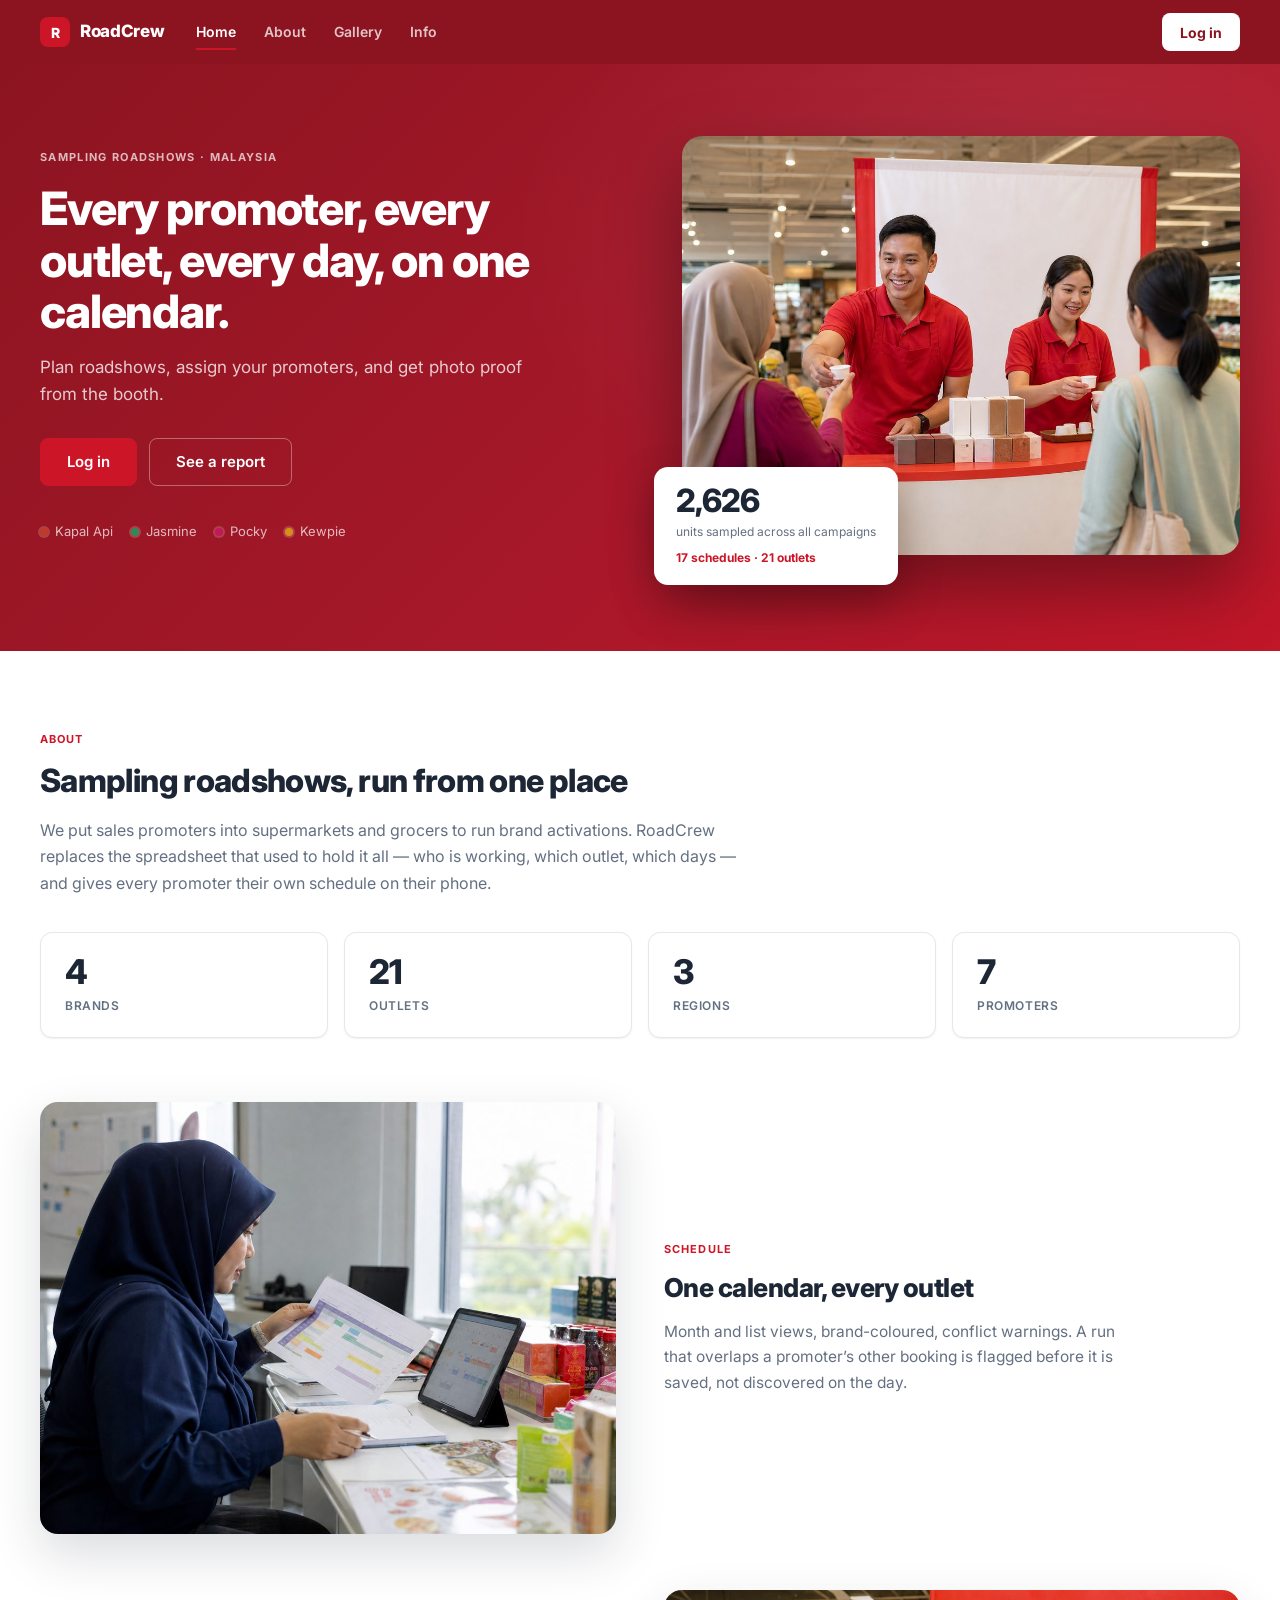
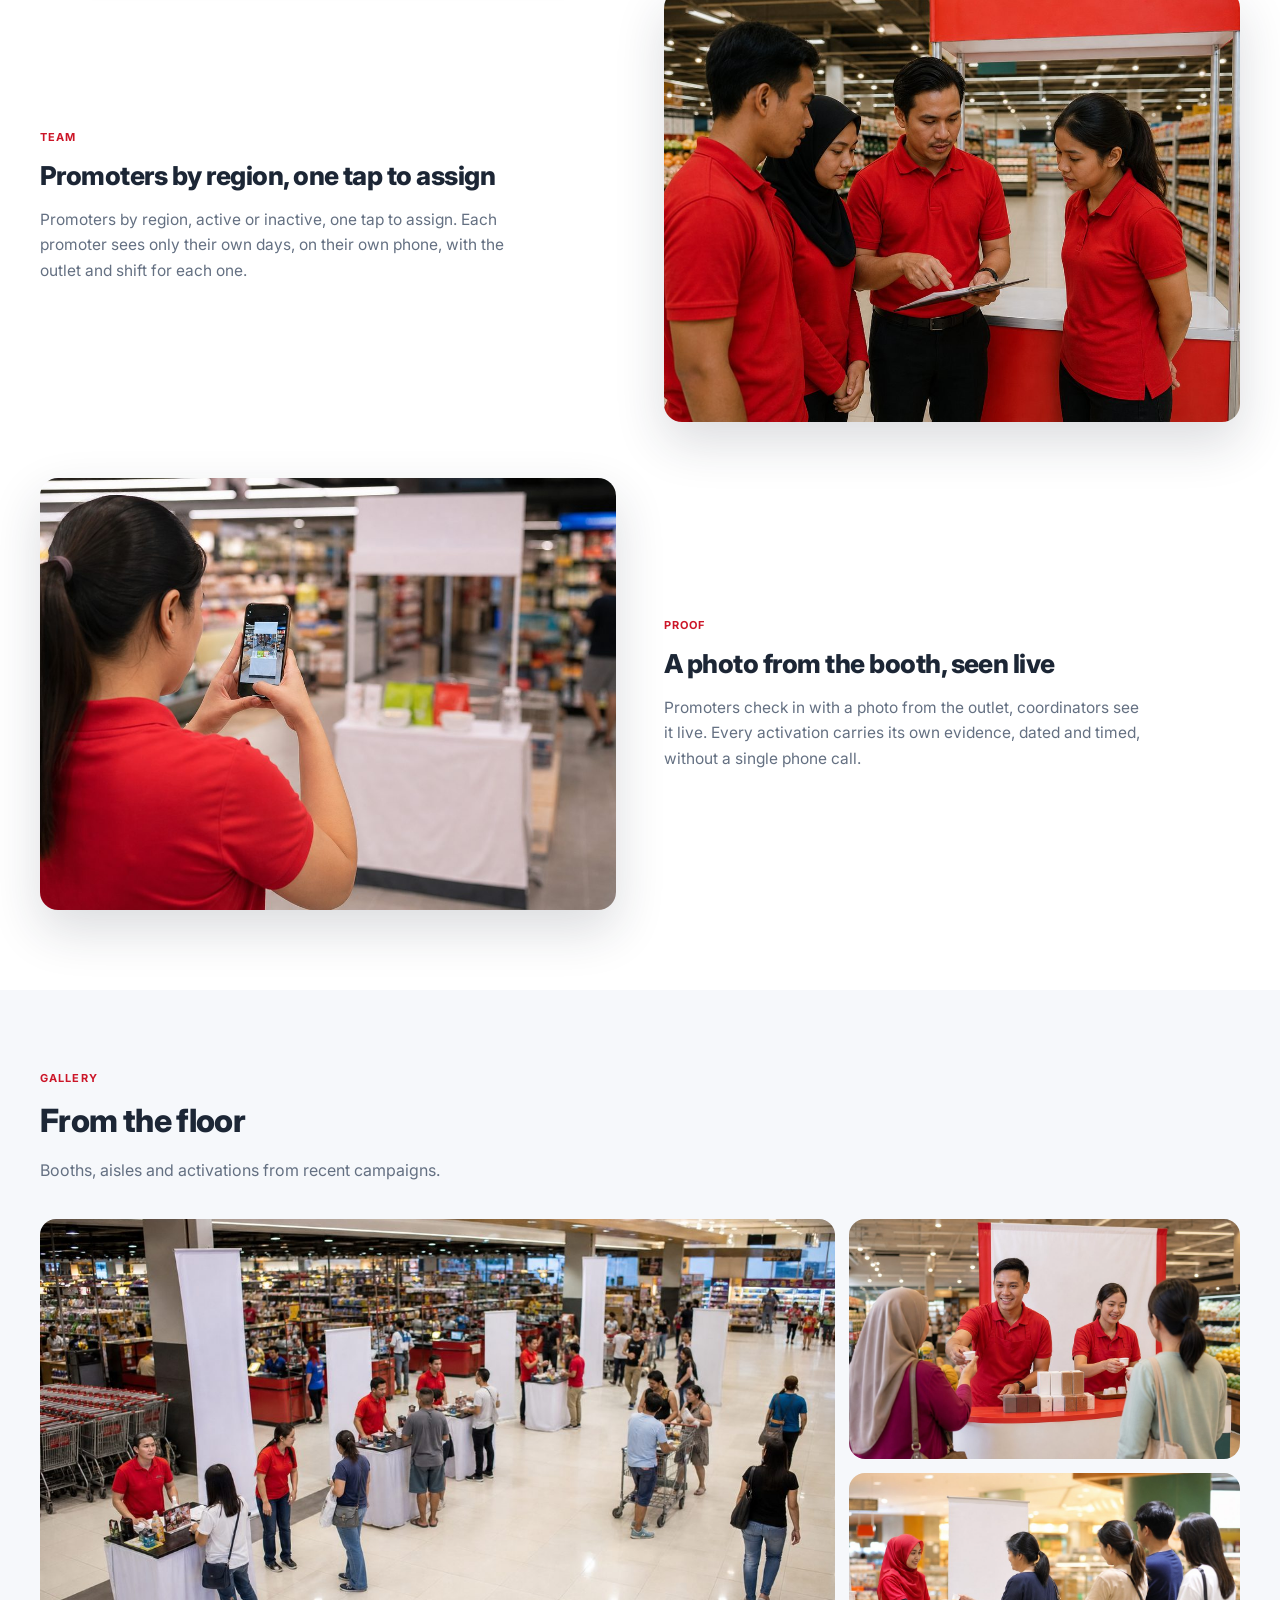
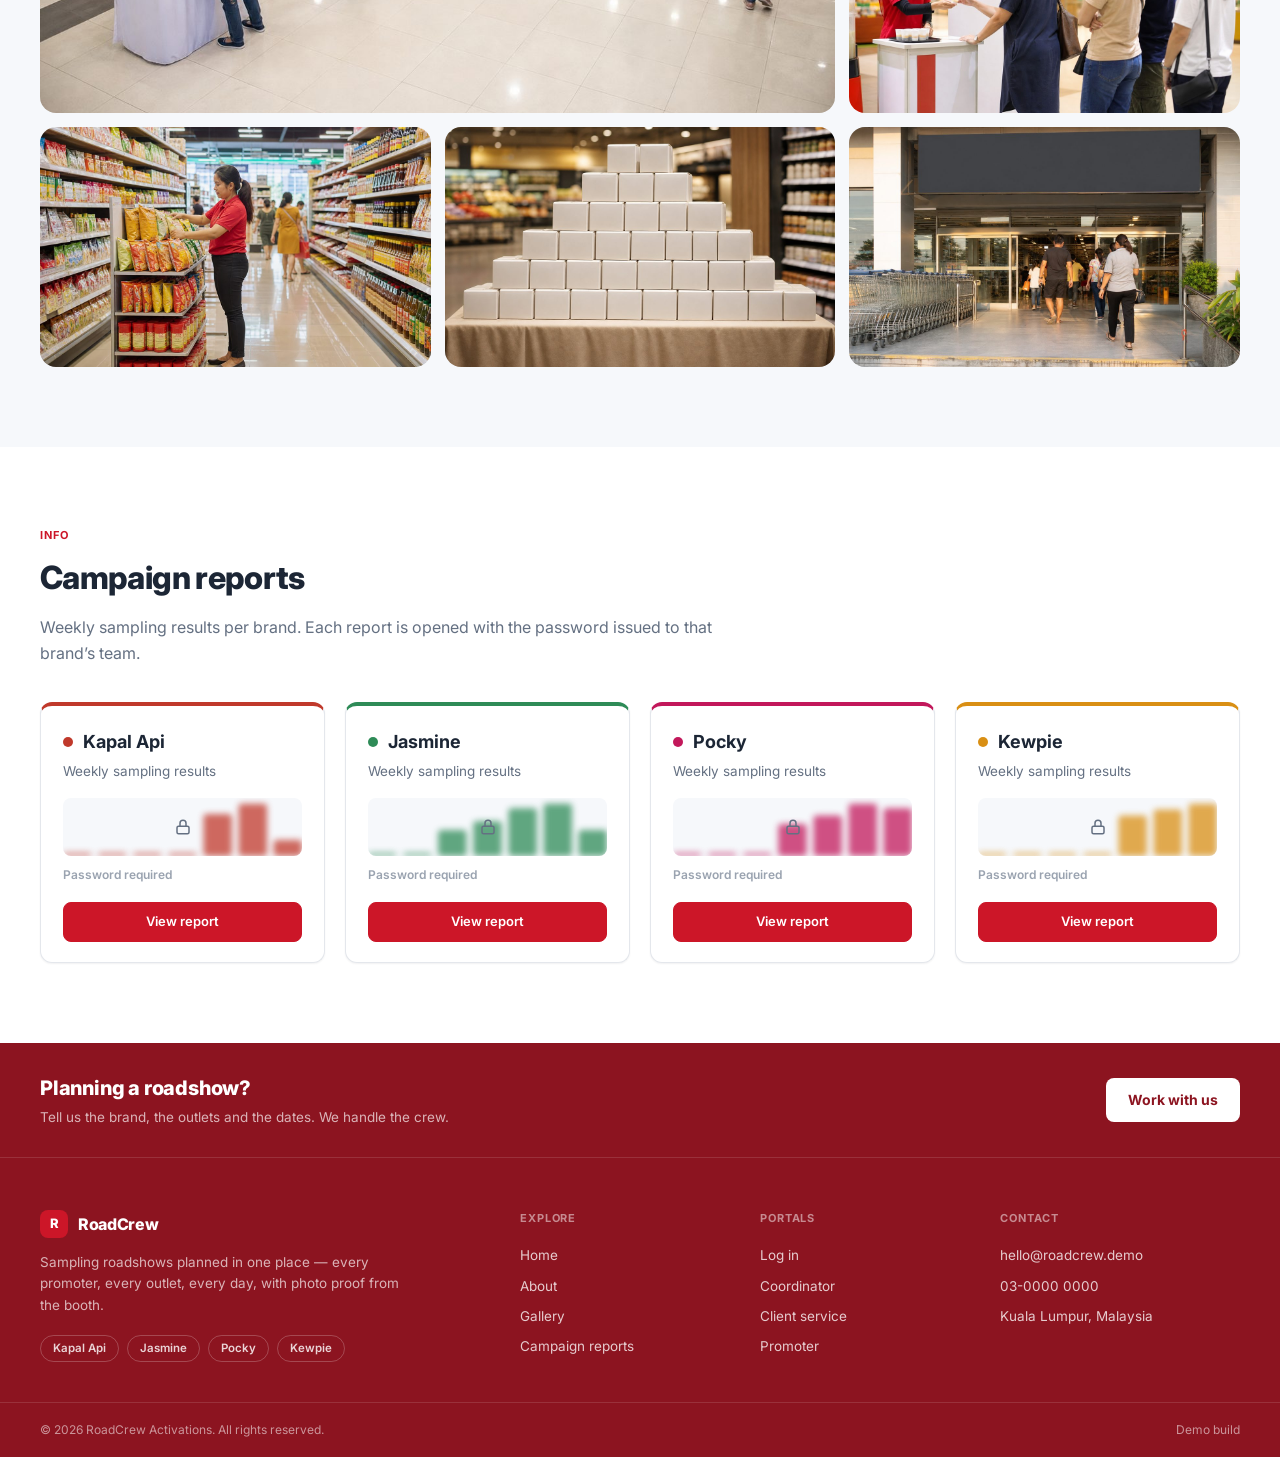
==== commit 66d614a0: "[Phase 1C-C/Task 10] Document the three roles and close the verification pass === TECHNICAL CHANGES " ====
--- a/index.html
+++ b/index.html
@@ -26,9 +26,6 @@
       <a class="nav-link" href="#info">Info</a>
     </nav>
     <button class="nav-cta" type="button" data-open-login>Log in</button>
-    <button class="nav-burger" type="button" id="nav-burger" aria-label="Menu" aria-expanded="false">
-      <span></span><span></span><span></span>
-    </button>
   </header>
 
   <!-- ============ HOME / HERO ============ -->
@@ -200,6 +197,7 @@
         <h4 class="footer-head">Portals</h4>
         <button class="footer-link footer-link-btn" type="button" data-open-login>Log in</button>
         <a class="footer-link" href="admin/dashboard.html">Coordinator</a>
+        <a class="footer-link" href="client/schedules.html">Client service</a>
         <a class="footer-link" href="staff/calendar.html">Promoter</a>
       </nav>
 
@@ -216,6 +214,53 @@
       <span class="footer-note">Demo build</span>
     </div>
   </footer>
+
+  <!-- ============ BOTTOM NAV (phone only) ============ -->
+  <!-- The same four sections as the top bar, moved to where a thumb already
+       rests. It mirrors the promoter app bottom nav so the public site and the
+       product read as one piece of software. -->
+  <nav class="botnav" id="botnav" aria-label="Sections">
+    <a class="botnav-item" href="#home">
+      <svg class="botnav-icon" viewBox="0 0 20 20" aria-hidden="true">
+        <path d="M3 9.4 10 3.2l7 6.2V16a1.4 1.4 0 0 1-1.4 1.4h-2.7v-5.1H7.1v5.1H4.4A1.4 1.4 0 0 1 3 16z"/>
+      </svg>
+      <span class="botnav-label">Home</span>
+    </a>
+    <a class="botnav-item" href="#about">
+      <svg class="botnav-icon" viewBox="0 0 20 20" aria-hidden="true">
+        <circle cx="7.6" cy="7.1" r="2.7"/>
+        <path d="M2.6 16.6c0-2.6 2.2-4.3 5-4.3s5 1.7 5 4.3"/>
+        <path d="M13.4 8.7a2.4 2.4 0 1 0-1.1-4.4"/>
+        <path d="M14.2 12.7c2.1.3 3.4 1.8 3.4 3.9"/>
+      </svg>
+      <span class="botnav-label">About</span>
+    </a>
+    <a class="botnav-item" href="#gallery">
+      <svg class="botnav-icon" viewBox="0 0 20 20" aria-hidden="true">
+        <rect x="2.6" y="4.2" width="14.8" height="11.6" rx="2.2"/>
+        <circle cx="7" cy="8.4" r="1.3"/>
+        <path d="M3.4 14 7.9 9.8l2.9 2.7 2.4-2 3.3 3"/>
+      </svg>
+      <span class="botnav-label">Gallery</span>
+    </a>
+    <a class="botnav-item" href="#info">
+      <svg class="botnav-icon" viewBox="0 0 20 20" aria-hidden="true">
+        <path d="M3.2 16.8h13.6"/>
+        <rect x="4.4" y="9.2" width="3.1" height="5.4" rx="1"/>
+        <rect x="8.9" y="5.4" width="3.1" height="9.2" rx="1"/>
+        <rect x="13.4" y="11.4" width="3.1" height="3.2" rx="1"/>
+      </svg>
+      <span class="botnav-label">Info</span>
+    </a>
+    <button class="botnav-item botnav-item-cta" type="button" data-open-login>
+      <svg class="botnav-icon" viewBox="0 0 20 20" aria-hidden="true">
+        <path d="M8.8 3.4h5.1a1.6 1.6 0 0 1 1.6 1.6v10a1.6 1.6 0 0 1-1.6 1.6H8.8"/>
+        <path d="M3.6 10h7.6"/>
+        <path d="M8.8 7.4 11.4 10l-2.6 2.6"/>
+      </svg>
+      <span class="botnav-label">Log in</span>
+    </button>
+  </nav>
 
   <!-- ============ LIGHTBOX ============ -->
   <div class="modal lightbox" id="lightbox">
@@ -255,6 +300,10 @@
         <div class="demo-title">Demo accounts</div>
         <div class="demo-grid" id="demo-grid">
           <span class="demo-role">Admin</span><span class="demo-row" data-email="admin@gmail.com" data-pass="admin123">admin@gmail.com</span><span class="demo-pass">admin123</span>
+          <span class="demo-role">Kapal Api</span><span class="demo-row" data-email="client1@gmail.com" data-pass="admin123">client1@gmail.com</span><span class="demo-pass">admin123</span>
+          <span class="demo-role">Jasmine</span><span class="demo-row" data-email="client2@gmail.com" data-pass="admin123">client2@gmail.com</span><span class="demo-pass">admin123</span>
+          <span class="demo-role">Pocky</span><span class="demo-row" data-email="client3@gmail.com" data-pass="admin123">client3@gmail.com</span><span class="demo-pass">admin123</span>
+          <span class="demo-role">Kewpie</span><span class="demo-row" data-email="client4@gmail.com" data-pass="admin123">client4@gmail.com</span><span class="demo-pass">admin123</span>
           <span class="demo-role">Staff</span><span class="demo-row" data-email="staff1@gmail.com" data-pass="admin123">staff1@gmail.com</span><span class="demo-pass">admin123</span>
           <span class="demo-role">Staff</span><span class="demo-row" data-email="staff2@gmail.com" data-pass="admin123">staff2@gmail.com</span><span class="demo-pass">admin123</span>
         </div>
--- a/css/landing.css
+++ b/css/landing.css
@@ -89,22 +89,58 @@
 }
 .nav-cta:hover { background: var(--brand-050); }
 
-.nav-burger {
+/* ------------------------------------------------------------ bottom nav -- */
+
+/* Hidden on desktop, where the top bar carries the sections. Below 900px the
+   top bar keeps only the mark and the log-in button and this takes over, so a
+   phone never has to open a menu to move around the page. The rules live here
+   rather than inside the media query; only the display switch is responsive. */
+.botnav {
   display: none;
-  flex: none;
-  width: 38px;
-  height: 38px;
+  grid-template-columns: repeat(5, 1fr);
+  position: fixed;
+  left: 0;
+  right: 0;
+  bottom: 0;
+  z-index: 40;
+  height: var(--h-bottomnav);
+  padding-bottom: env(safe-area-inset-bottom);
+  background: var(--surface);
+  border-top: 1px solid var(--line);
+  box-shadow: 0 -2px 14px rgba(28, 38, 53, .07);
+}
+.botnav-item {
+  display: flex;
+  flex-direction: column;
+  align-items: center;
+  justify-content: center;
+  gap: 3px;
   border: 0;
-  background: transparent;
-  padding: 0 8px;
-}
-.nav-burger span {
-  display: block;
-  height: 2px;
-  background: #fff;
-  border-radius: 2px;
-  margin: 4px 0;
-}
+  padding: 0;
+  background: none;
+  font: inherit;
+  color: var(--ink-faint);
+  -webkit-tap-highlight-color: transparent;
+  transition: color .15s ease;
+}
+.botnav-item:hover { color: var(--ink-muted); }
+.botnav-item.is-active { color: var(--brand); }
+.botnav-icon {
+  width: 21px;
+  height: 21px;
+  fill: none;
+  stroke: currentColor;
+  stroke-width: 1.6;
+  stroke-linecap: round;
+  stroke-linejoin: round;
+}
+.botnav-label { font-size: 10.5px; font-weight: 600; }
+.botnav-item.is-active .botnav-label { font-weight: 700; }
+
+/* The log-in tab is an action, not a destination, so it stays brand-coloured:
+   it is the one tab that leaves the page. */
+.botnav-item-cta,
+.botnav-item-cta:hover { color: var(--brand); }
 
 /* ----------------------------------------------------------------- hero -- */
 
@@ -812,24 +848,17 @@
 
 @media (max-width: 900px) {
   .nav { padding: 0 20px; gap: 16px; }
-  .nav-links {
-    position: absolute;
-    top: 64px;
-    left: 0;
-    right: 0;
-    flex-direction: column;
-    align-items: stretch;
-    gap: 0;
-    background: var(--brand-900);
-    border-top: 1px solid rgba(255, 255, 255, .12);
-    padding: 8px 20px 16px;
-    display: none;
-  }
-  .nav-links.is-open { display: flex; }
-  .nav-link { padding: 12px 0; border-bottom: 1px solid rgba(255, 255, 255, .08); }
-  .nav-link:hover, .nav-link.is-active { border-bottom-color: rgba(255, 255, 255, .3); }
-  .nav-burger { display: block; order: 3; }
-  .nav-cta { order: 2; margin-left: auto; }
+  .nav-links { display: none; }
+  .nav-cta { margin-left: auto; }
+
+  .botnav { display: grid; }
+  /* Reserve the tab bar's height at the end of the page so it never covers the
+     last line of the footer. The padding goes on the footer rather than on the
+     body because base.css pins body to height:100% - padding there would sit
+     outside the scrollable content and reserve nothing. */
+  .site-footer { padding-bottom: calc(var(--h-bottomnav) + 8px + env(safe-area-inset-bottom)); }
+  /* The lightbox covers the page, so it has to clear the tab bar itself. */
+  .lightbox { padding-bottom: calc(var(--h-bottomnav) + 16px); }
 
   .hero { padding: 48px 20px 40px; }
   .hero-grid { grid-template-columns: 1fr; gap: 40px; }
